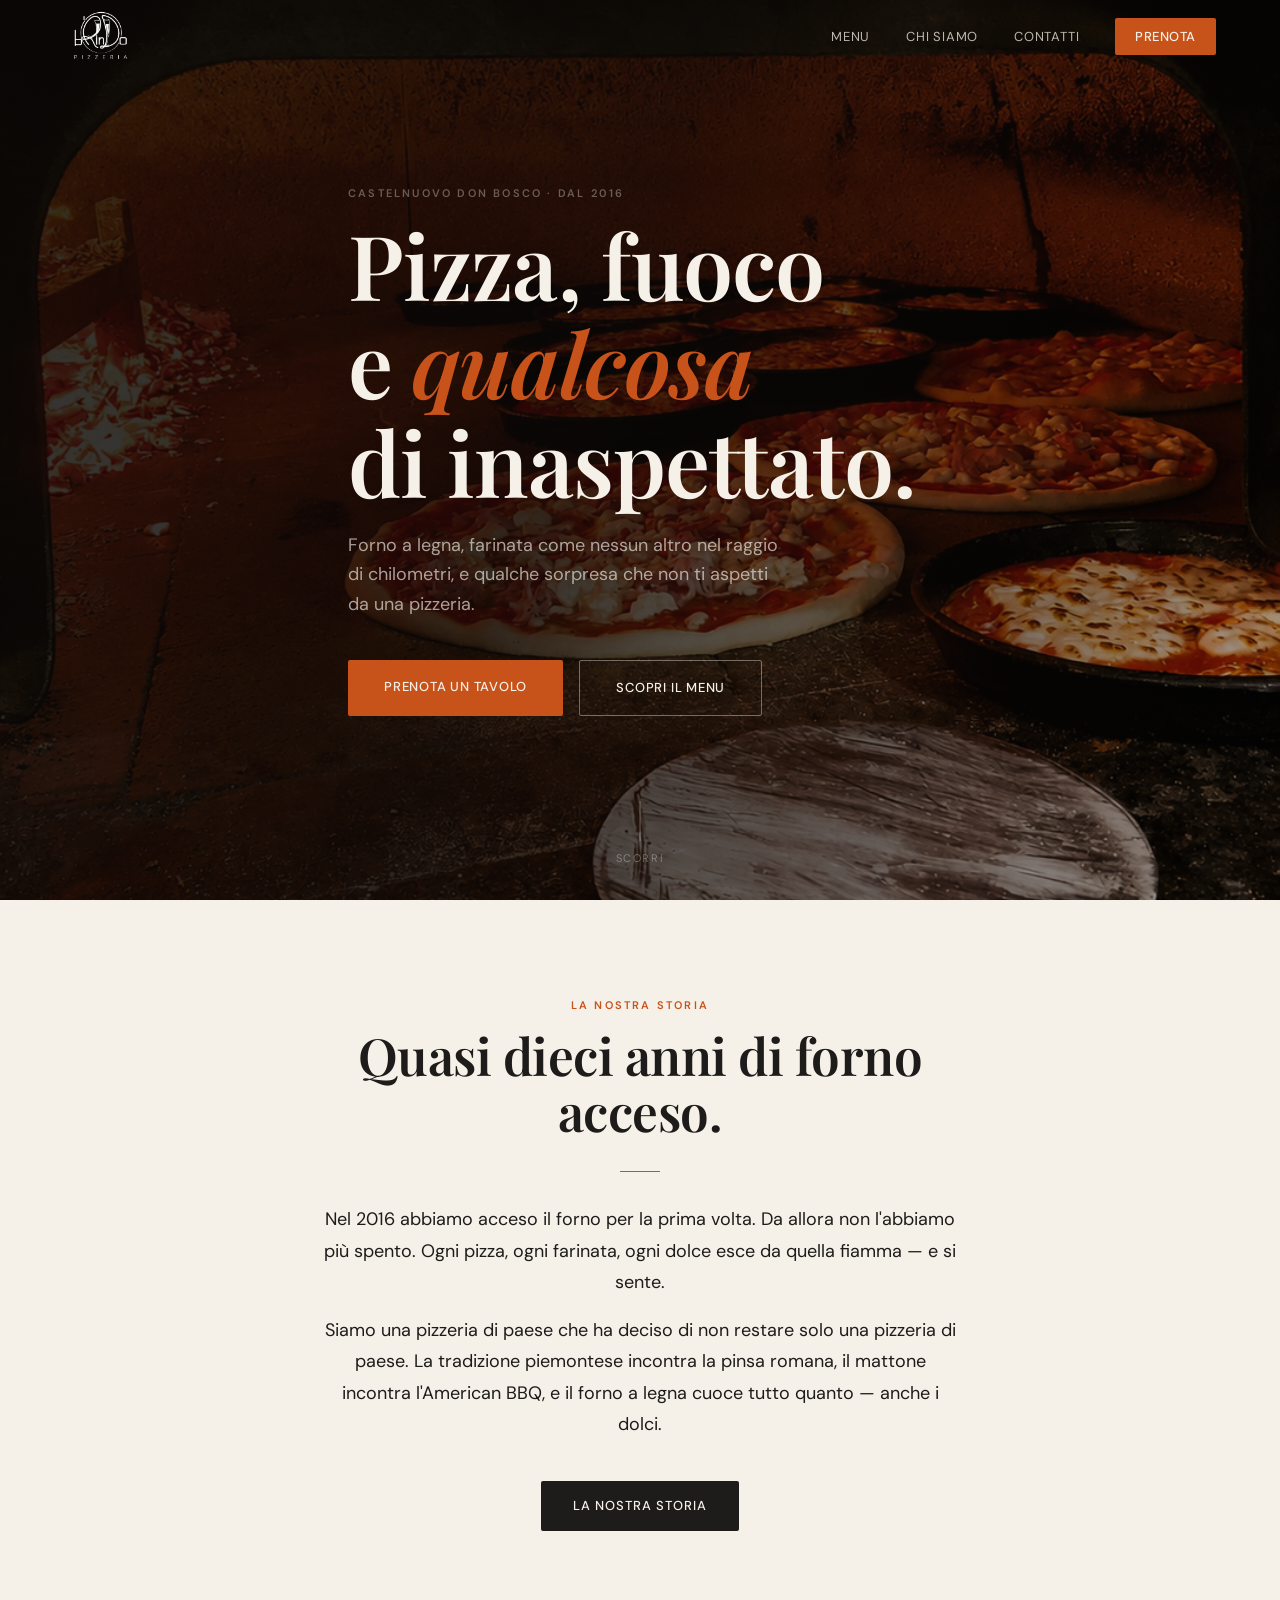
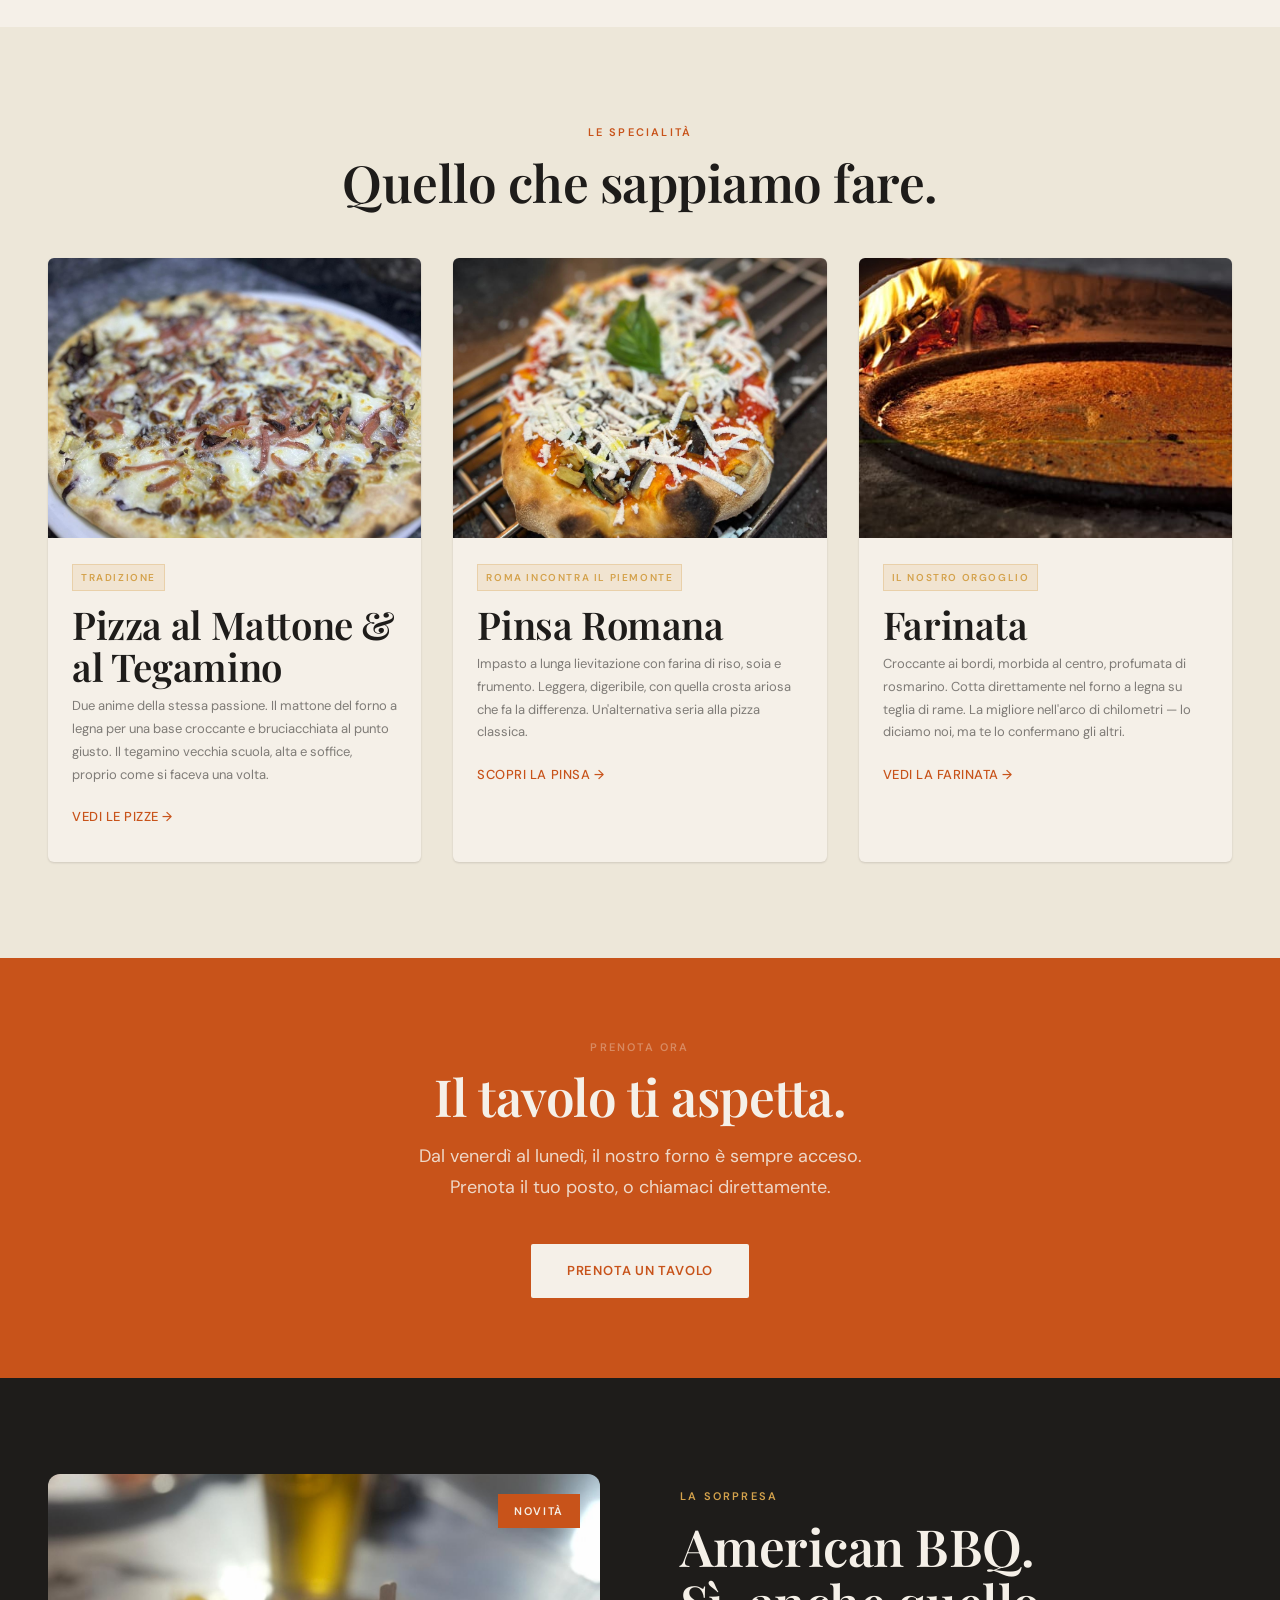
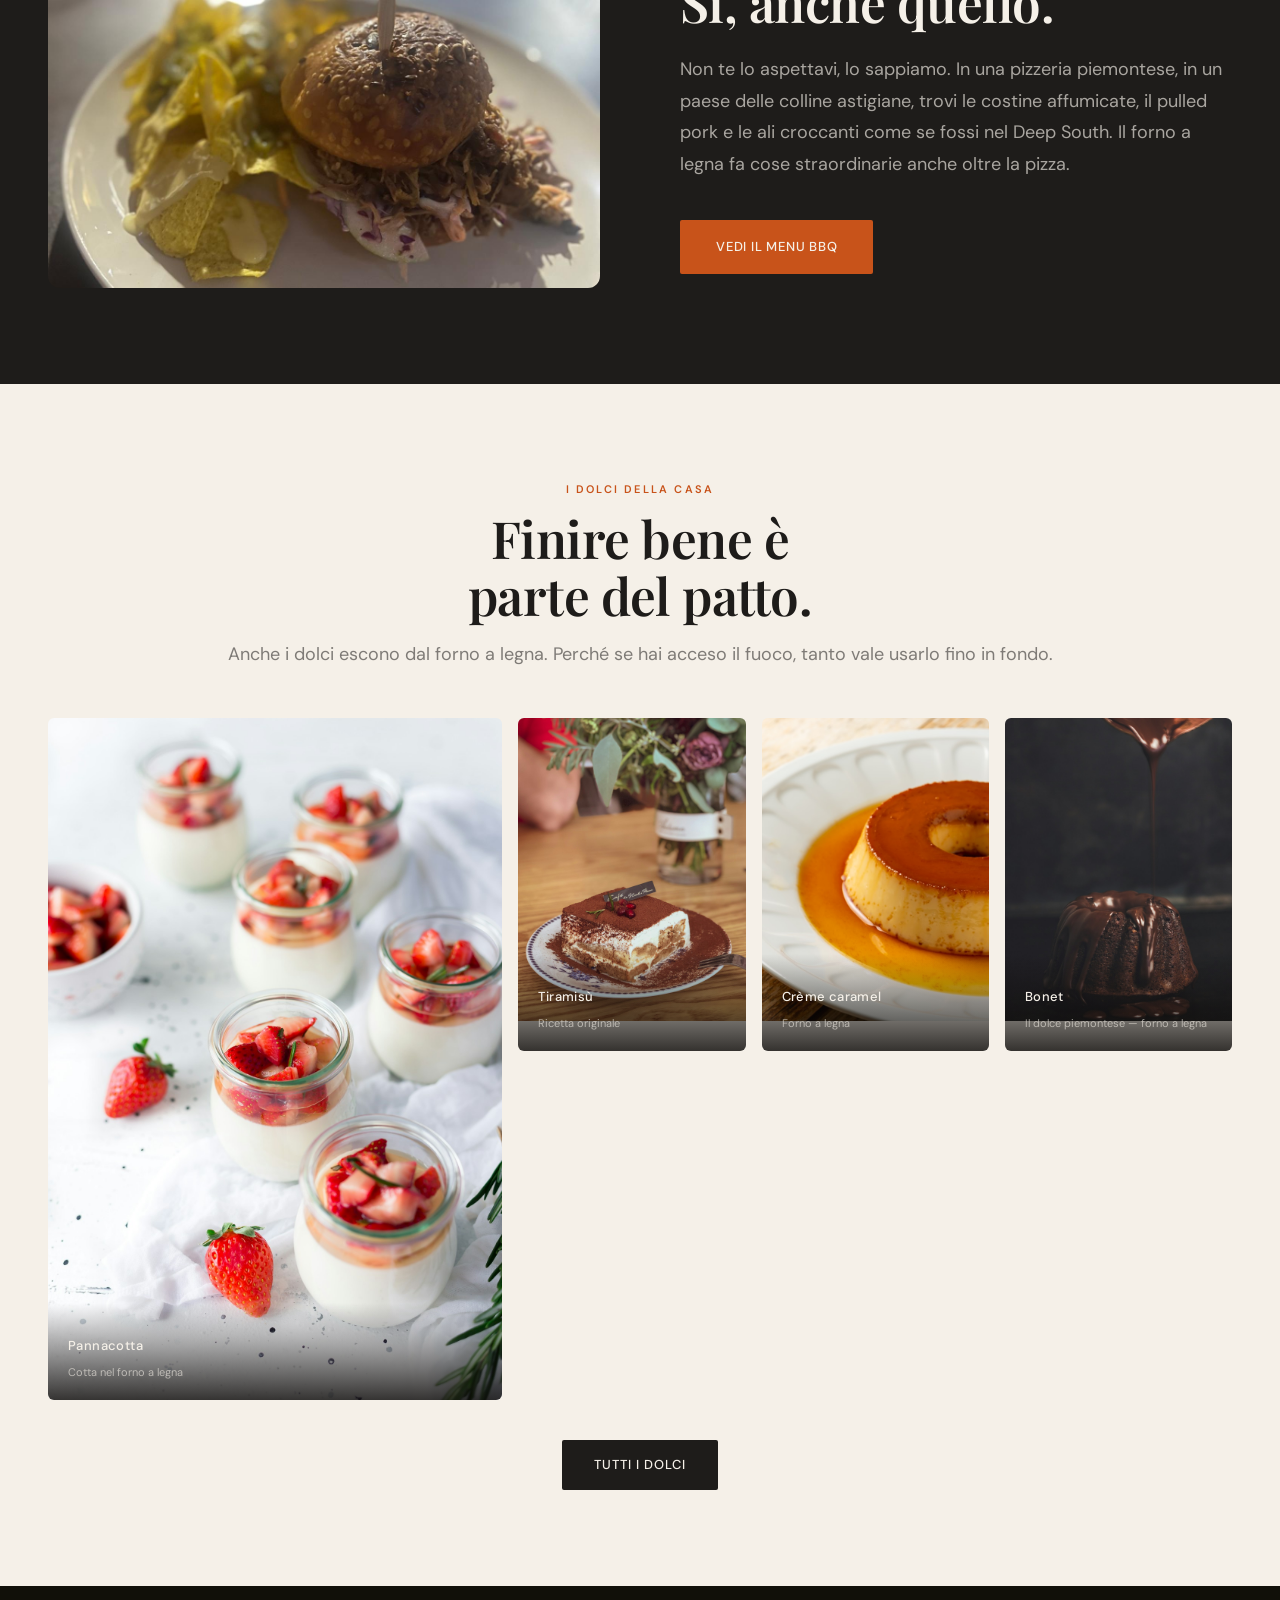
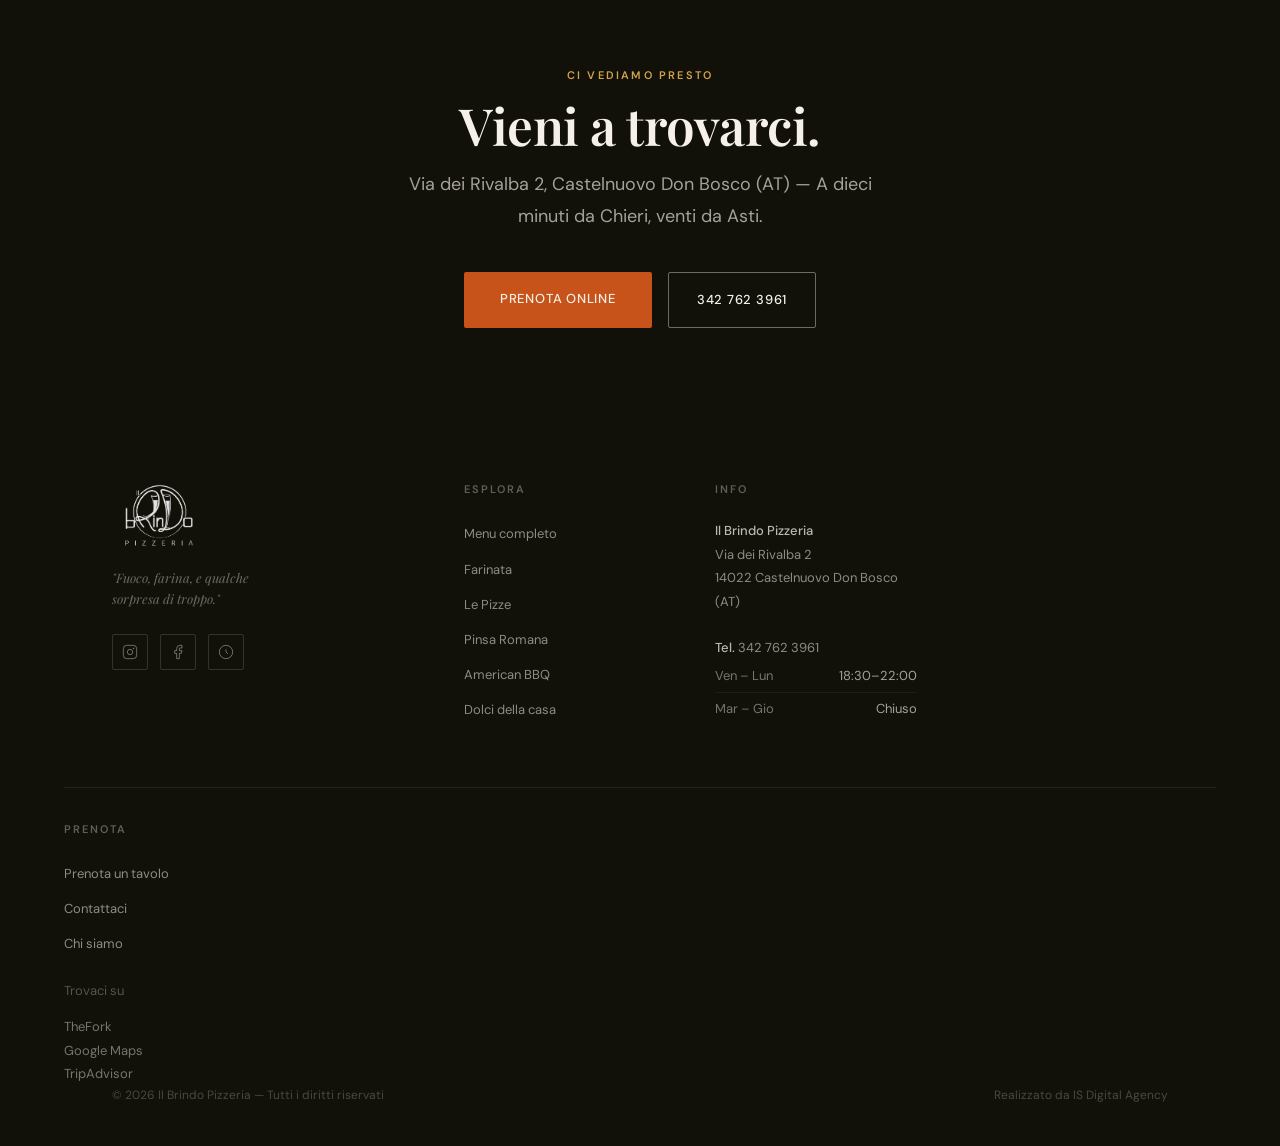
==== index.html @ 38959ed0 "Initial commit — Il Brindo Pizzeria website 5-page static site with booking system (Netlify Function" ====
<!DOCTYPE html>
<html lang="it">
<head>
  <meta charset="UTF-8" />
  <meta name="viewport" content="width=device-width, initial-scale=1.0" />
  <title>Il Brindo Pizzeria — Castelnuovo Don Bosco</title>
  <meta name="description" content="La migliore farinata e la pizza al forno a legna a Castelnuovo Don Bosco. Pizza al Mattone, Tegamino, Pinsa Romana, American BBQ e Dolci della casa." />
  <link rel="preconnect" href="https://fonts.googleapis.com" />
  <link rel="preconnect" href="https://fonts.gstatic.com" crossorigin />
  <link href="https://fonts.googleapis.com/css2?family=Playfair+Display:ital,wght@0,400;0,600;1,400&family=DM+Sans:wght@400;500;600&display=swap" rel="stylesheet" />
  <link rel="stylesheet" href="styles.css" />
  <link rel="icon" href="assets/brindo_logo.png" type="image/png" />
</head>
<body>

  <!-- ====================================================
       NAVBAR
  ==================================================== -->
  <nav id="main-nav">
    <a href="index.html" class="nav-logo"><img src="assets/brindo_logo.png" alt="Il Brindo Pizzeria" /></a>
    <ul class="nav-links" id="nav-links">
      <li><a href="menu.html">Menu</a></li>
      <li><a href="chi-siamo.html">Chi Siamo</a></li>
      <li><a href="contatti.html">Contatti</a></li>
      <li><a href="prenota.html" class="nav-cta">Prenota</a></li>
    </ul>
    <button class="nav-hamburger" id="nav-hamburger" aria-label="Apri menu" aria-expanded="false">
      <span></span><span></span><span></span>
    </button>
  </nav>
  <div class="nav-backdrop" id="nav-backdrop"></div>

  <!-- ====================================================
       HERO
  ==================================================== -->
  <section class="hero">
    <div class="hero-bg"></div>
    <div class="container hero-content">
      <span class="eyebrow eyebrow--faint">Castelnuovo Don Bosco · Dal 2016</span>
      <h1 class="hero-headline">Pizza, fuoco<br>e <em>qualcosa</em><br>di inaspettato.</h1>
      <p class="hero-sub">Forno a legna, farinata come nessun altro nel raggio di chilometri, e qualche sorpresa che non ti aspetti da una pizzeria.</p>
      <div class="hero-actions">
        <a href="prenota.html" class="btn-primary">Prenota un tavolo</a>
        <a href="menu.html" class="btn-secondary">Scopri il menu</a>
      </div>
    </div>
    <div class="hero-scroll">
      <div class="hero-scroll-line"></div>
      <span>Scorri</span>
    </div>
  </section>

  <!-- ====================================================
       INTRO STRIP
  ==================================================== -->
  <section class="intro-strip">
    <div class="container">
      <div class="intro-inner">
        <span class="eyebrow">La nostra storia</span>
        <h2>Quasi dieci anni di forno acceso.</h2>
        <div class="intro-divider"></div>
        <p>Nel 2016 abbiamo acceso il forno per la prima volta. Da allora non l'abbiamo più spento. Ogni pizza, ogni farinata, ogni dolce esce da quella fiamma — e si sente.</p>
        <p>Siamo una pizzeria di paese che ha deciso di non restare solo una pizzeria di paese. La tradizione piemontese incontra la pinsa romana, il mattone incontra l'American BBQ, e il forno a legna cuoce tutto quanto — anche i dolci.</p>
        <div class="intro-footer">
          <a href="chi-siamo.html" class="btn-dark">La nostra storia</a>
        </div>
      </div>
    </div>
  </section>

  <!-- ====================================================
       SIGNATURE OFFERINGS
  ==================================================== -->
  <section class="offerings">
    <div class="container">
      <div class="offerings-header">
        <span class="eyebrow">Le specialità</span>
        <h2>Quello che sappiamo fare.</h2>
      </div>
      <div class="offerings-grid">

        <article class="offering-card reveal">
          <div class="offering-card-img">
            <img src="assets/pizza-mattone.jpg" alt="Pizza al Mattone cotta nel forno a legna" loading="lazy" />
          </div>
          <div class="offering-card-body">
            <span class="tag">Tradizione</span>
            <h3 class="offering-card-title">Pizza al Mattone & al Tegamino</h3>
            <p class="offering-card-desc">Due anime della stessa passione. Il mattone del forno a legna per una base croccante e bruciacchiata al punto giusto. Il tegamino vecchia scuola, alta e soffice, proprio come si faceva una volta.</p>
            <a href="menu.html#pizza" class="offering-card-link">Vedi le pizze →</a>
          </div>
        </article>

        <article class="offering-card reveal reveal-delay-2">
          <div class="offering-card-img">
            <img src="assets/pinsa-romana.jpg" alt="Pinsa Romana con impasto leggero e digeribile" loading="lazy" />
          </div>
          <div class="offering-card-body">
            <span class="tag">Roma incontra il Piemonte</span>
            <h3 class="offering-card-title">Pinsa Romana</h3>
            <p class="offering-card-desc">Impasto a lunga lievitazione con farina di riso, soia e frumento. Leggera, digeribile, con quella crosta ariosa che fa la differenza. Un'alternativa seria alla pizza classica.</p>
            <a href="menu.html#pinsa" class="offering-card-link">Scopri la pinsa →</a>
          </div>
        </article>

        <article class="offering-card reveal reveal-delay-3">
          <div class="offering-card-img">
            <img src="assets/farinata.jpg" alt="Farinata di ceci cotta nel forno a legna" loading="lazy" />
          </div>
          <div class="offering-card-body">
            <span class="tag">Il nostro orgoglio</span>
            <h3 class="offering-card-title">Farinata</h3>
            <p class="offering-card-desc">Croccante ai bordi, morbida al centro, profumata di rosmarino. Cotta direttamente nel forno a legna su teglia di rame. La migliore nell'arco di chilometri — lo diciamo noi, ma te lo confermano gli altri.</p>
            <a href="menu.html#farinata" class="offering-card-link">Vedi la farinata →</a>
          </div>
        </article>

      </div>
    </div>
  </section>

  <!-- ====================================================
       RESERVATION CTA (mid-page)
  ==================================================== -->
  <section class="reservation-cta">
    <div class="container">
      <span class="eyebrow eyebrow--faint">Prenota ora</span>
      <h2>Il tavolo ti aspetta.</h2>
      <p>Dal venerdì al lunedì, il nostro forno è sempre acceso. Prenota il tuo posto, o chiamaci direttamente.</p>
      <div class="reservation-actions">
        <a href="prenota.html" class="btn-bone">Prenota un tavolo</a>
      </div>
    </div>
  </section>

  <!-- ====================================================
       BBQ CALLOUT
  ==================================================== -->
  <section class="bbq-callout">
    <div class="container">
      <div class="bbq-inner">
        <div class="bbq-img-wrap reveal">
          <img src="assets/bbq-americano.jpg" alt="American BBQ — costine e pulled pork affumicati" loading="lazy" />
          <span class="bbq-img-badge">Novità</span>
        </div>
        <div class="bbq-text reveal reveal-delay-2">
          <span class="eyebrow eyebrow--gold">La sorpresa</span>
          <h2>American BBQ.<br>Sì, anche quello.</h2>
          <p>Non te lo aspettavi, lo sappiamo. In una pizzeria piemontese, in un paese delle colline astigiane, trovi le costine affumicate, il pulled pork e le ali croccanti come se fossi nel Deep South. Il forno a legna fa cose straordinarie anche oltre la pizza.</p>
          <a href="menu.html#bbq" class="btn-primary">Vedi il menu BBQ</a>
        </div>
      </div>
    </div>
  </section>

  <!-- ====================================================
       DOLCI
  ==================================================== -->
  <section class="dolci">
    <div class="container">
      <div class="dolci-header reveal">
        <span class="eyebrow">I dolci della casa</span>
        <h2>Finire bene è<br>parte del patto.</h2>
        <p>Anche i dolci escono dal forno a legna. Perché se hai acceso il fuoco, tanto vale usarlo fino in fondo.</p>
      </div>
      <div class="dolci-grid">
        <div class="dolci-item reveal">
          <div class="dolci-item-inner">
            <img src="assets/dolci-pannacotta.jpg" alt="Panna cotta cotta nel forno a legna" loading="lazy" />
          </div>
          <div class="dolci-item-label">
            <span>Pannacotta</span>
            <small>Cotta nel forno a legna</small>
          </div>
        </div>
        <div class="dolci-item reveal reveal-delay-1">
          <div class="dolci-item-inner">
            <img src="assets/dolci-tiramisu.jpg" alt="Tiramisù artigianale" loading="lazy" />
          </div>
          <div class="dolci-item-label">
            <span>Tiramisù</span>
            <small>Ricetta originale</small>
          </div>
        </div>
        <div class="dolci-item reveal reveal-delay-2">
          <div class="dolci-item-inner">
            <img src="assets/dolci-creme-caramel.jpg" alt="Crème caramel cotto nel forno a legna" loading="lazy" />
          </div>
          <div class="dolci-item-label">
            <span>Crème caramel</span>
            <small>Forno a legna</small>
          </div>
        </div>
        <div class="dolci-item reveal reveal-delay-3">
          <div class="dolci-item-inner">
            <img src="assets/dolci-bonet.jpg" alt="Bonet piemontese cotto nel forno a legna" loading="lazy" />
          </div>
          <div class="dolci-item-label">
            <span>Bonet</span>
            <small>Il dolce piemontese — forno a legna</small>
          </div>
        </div>
      </div>
      <div class="dolci-footer">
        <a href="menu.html#dolci" class="btn-dark">Tutti i dolci</a>
      </div>
    </div>
  </section>

  <!-- ====================================================
       RESERVATION CTA (bottom)
  ==================================================== -->
  <section class="reservation-cta reservation-cta--dark">
    <div class="container">
      <span class="eyebrow eyebrow--gold">Ci vediamo presto</span>
      <h2>Vieni a trovarci.</h2>
      <p>Via dei Rivalba 2, Castelnuovo Don Bosco (AT) — A dieci minuti da Chieri, venti da Asti.</p>
      <div class="reservation-actions">
        <a href="prenota.html" class="btn-primary">Prenota online</a>
        <a href="tel:+393427623961" class="btn-ghost-bone">342 762 3961</a>
      </div>
    </div>
  </section>

  <!-- ====================================================
       FOOTER
  ==================================================== -->
  <footer>
    <div class="footer-grid container">

      <div class="footer-brand">
        <div class="footer-logo"><img src="assets/brindo_logo.png" alt="Il Brindo Pizzeria" /></div>
        <p class="footer-tagline">"Fuoco, farina, e qualche<br>sorpresa di troppo."</p>
        <div class="footer-social">
          <a href="https://www.instagram.com/ilbrindo/" class="social-link" aria-label="Instagram" target="_blank" rel="noopener">
            <svg width="16" height="16" viewBox="0 0 24 24" fill="none" stroke="currentColor" stroke-width="1.5"><rect x="2" y="2" width="20" height="20" rx="5"/><circle cx="12" cy="12" r="4"/><circle cx="17.5" cy="6.5" r="0.5" fill="currentColor"/></svg>
          </a>
          <a href="https://www.facebook.com/ilbrindopizzeria/" class="social-link" aria-label="Facebook" target="_blank" rel="noopener">
            <svg width="16" height="16" viewBox="0 0 24 24" fill="none" stroke="currentColor" stroke-width="1.5"><path d="M18 2h-3a5 5 0 0 0-5 5v3H7v4h3v8h4v-8h3l1-4h-4V7a1 1 0 0 1 1-1h3z"/></svg>
          </a>
          <a href="https://www.tripadvisor.com/Restaurant_Review-g2531169-d10486386-Reviews-Il_Brindo_Pizzeria-Castelnuovo_Don_Bosco_Province_of_Asti_Piedmont.html" class="social-link" aria-label="TripAdvisor" target="_blank" rel="noopener">
            <svg width="16" height="16" viewBox="0 0 24 24" fill="none" stroke="currentColor" stroke-width="1.5"><circle cx="12" cy="12" r="10"/><path d="M12 8v4l3 3"/></svg>
          </a>
        </div>
      </div>

      <div>
        <p class="footer-col-title">Esplora</p>
        <ul class="footer-links">
          <li><a href="menu.html">Menu completo</a></li>
          <li><a href="menu.html#farinata">Farinata</a></li>
          <li><a href="menu.html#pizze">Le Pizze</a></li>
          <li><a href="menu.html#pinsa">Pinsa Romana</a></li>
          <li><a href="menu.html#bbq">American BBQ</a></li>
          <li><a href="menu.html#dolci">Dolci della casa</a></li>
        </ul>
      </div>

      <div>
        <p class="footer-col-title">Info</p>
        <div class="footer-info">
          <p>
            <strong>Il Brindo Pizzeria</strong><br>
            Via dei Rivalba 2<br>
            14022 Castelnuovo Don Bosco (AT)<br><br>
            <strong>Tel.</strong> <a href="tel:+393427623961">342 762 3961</a>
          </p>
            <div class="footer-hours-row">
              <span>Ven – Lun</span><span>18:30–22:00</span>
            </div>
            <div class="footer-hours-row">
              <span>Mar – Gio</span><span>Chiuso</span>
            </div>
          </div>
        </div>
      </div>

      <div>
        <p class="footer-col-title">Prenota</p>
        <ul class="footer-links">
          <li><a href="prenota.html">Prenota un tavolo</a></li>
          <li><a href="contatti.html">Contattaci</a></li>
          <li><a href="chi-siamo.html">Chi siamo</a></li>
        </ul>
        <div class="footer-platforms">
          <p class="footer-platforms-label">Trovaci su</p>
          <a href="#">TheFork</a>
          <a href="https://maps.google.com/?q=Via+dei+Rivalba+2,+Castelnuovo+Don+Bosco+AT" target="_blank" rel="noopener">Google Maps</a>
          <a href="https://www.tripadvisor.com/Restaurant_Review-g2531169-d10486386-Reviews-Il_Brindo_Pizzeria-Castelnuovo_Don_Bosco_Province_of_Asti_Piedmont.html" target="_blank" rel="noopener">TripAdvisor</a>
        </div>
      </div>

    </div>

    <div class="footer-bottom container">
      <span>© 2026 Il Brindo Pizzeria — Tutti i diritti riservati</span>
      <span>Realizzato da IS Digital Agency</span>
    </div>
  </footer>

  <script>
    // Navbar scroll
    const nav       = document.getElementById('main-nav');
    const hamburger = document.getElementById('nav-hamburger');
    const navLinks  = document.getElementById('nav-links');
    const backdrop  = document.getElementById('nav-backdrop');

    window.addEventListener('scroll', () =>
      nav.classList.toggle('nav--scrolled', window.scrollY > 60)
    );

    function openMenu() {
      hamburger.classList.add('open');
      navLinks.classList.add('open');
      backdrop.classList.add('visible');
      hamburger.setAttribute('aria-expanded', 'true');
      document.body.style.overflow = 'hidden';
    }
    function closeMenu() {
      hamburger.classList.remove('open');
      navLinks.classList.remove('open');
      backdrop.classList.remove('visible');
      hamburger.setAttribute('aria-expanded', 'false');
      document.body.style.overflow = '';
    }

    hamburger.addEventListener('click', () =>
      hamburger.classList.contains('open') ? closeMenu() : openMenu()
    );
    backdrop.addEventListener('click', closeMenu);
    document.addEventListener('keydown', e => { if (e.key === 'Escape') closeMenu(); });

    // Scroll reveal
    const revealEls = document.querySelectorAll('.reveal');
    const observer  = new IntersectionObserver(entries => {
      entries.forEach(e => { if (e.isIntersecting) { e.target.classList.add('visible'); observer.unobserve(e.target); } });
    }, { threshold: 0, rootMargin: '0px 0px 120px 0px' });
    revealEls.forEach(el => observer.observe(el));
  </script>

</body>
</html>
---- styles.css ----
/* ============================================================
   IL BRINDO PIZZERIA — Design System
   styles.css
   
   Table of contents:
   1. Custom properties (design tokens)
   2. Base reset
   3. Typography base
   4. Utility classes
   5. Navbar component
   6. Footer component
   ============================================================ */


/* ============================================================
   1. CUSTOM PROPERTIES
   ============================================================ */

:root {

  /* ----------------------------------------------------------
     Colors — palette
     Pulled from the wood-fired oven: ash, flame, scorched crust
  ---------------------------------------------------------- */
  --color-bone:          #F5F0E8;   /* Background — Bone White      */
  --color-stone:         #EDE7D9;   /* Surface / cards — Warm Stone  */
  --color-bone-dark:     #E8E1D4;   /* Darker bone for hover states  */
  --color-charcoal:      #1E1C1A;   /* Primary text — Charcoal Ink   */
  --color-charcoal-mid:  #3C3835;   /* Mid charcoal for hover states */
  --color-charcoal-light:#2E2B28;   /* Light charcoal                */
  --color-charcoal-deep: #111009;   /* Footer / deepest bg           */
  --color-ember:         #C8531A;   /* Accent / CTA — Ember Orange   */
  --color-ember-light:   #E8632A;   /* Ember hover                   */
  --color-ember-dark:    #A8431A;   /* Ember pressed                 */
  --color-gold:          #D4A24C;   /* Secondary accent — Forno Gold */

  /* ----------------------------------------------------------
     Colors — semantic aliases
     Use these in components instead of raw palette values
  ---------------------------------------------------------- */
  --color-bg-primary:    var(--color-bone);
  --color-bg-secondary:  var(--color-stone);
  --color-bg-dark:       var(--color-charcoal);
  --color-bg-deeper:     var(--color-charcoal-deep);

  --color-text-primary:  var(--color-charcoal);
  --color-text-light:    var(--color-bone);
  --color-text-muted:    rgba(30, 28, 26, 0.55);
  --color-text-muted-light: rgba(245, 240, 232, 0.65);
  --color-text-faint:    rgba(245, 240, 232, 0.35);

  --color-accent:        var(--color-ember);
  --color-accent-hover:  var(--color-ember-light);
  --color-secondary:     var(--color-gold);

  --color-border-light:  rgba(30, 28, 26, 0.12);
  --color-border-dark:   rgba(245, 240, 232, 0.10);
  --color-border-faint:  rgba(245, 240, 232, 0.08);

  /* ----------------------------------------------------------
     Typography — families
  ---------------------------------------------------------- */
  --font-display: 'Playfair Display', Georgia, 'Times New Roman', serif;
  --font-body:    'DM Sans', system-ui, -apple-system, sans-serif;

  /* ----------------------------------------------------------
     Typography — size scale
     Base unit: 16px. Scale ratio ~1.25 (Major Third)
  ---------------------------------------------------------- */
  --font-size-xs:   11px;   /* Labels, eyebrows, legal           */
  --font-size-sm:   13px;   /* Captions, secondary UI            */
  --font-size-base: 16px;   /* Body copy                         */
  --font-size-lg:   18px;   /* Large body / intro text           */
  --font-size-xl:   22px;   /* Small headings, nav logo          */
  --font-size-2xl:  28px;   /* Subheadings                       */
  --font-size-3xl:  36px;   /* Section headings (min)            */
  --font-size-4xl:  54px;   /* Display headings (max clamped)    */

  /* ----------------------------------------------------------
     Spacing scale
     Base unit: 4px. All values are multiples of 4.
  ---------------------------------------------------------- */
  --space-1:   4px;
  --space-2:   8px;
  --space-3:   12px;
  --space-4:   16px;
  --space-5:   20px;
  --space-6:   24px;
  --space-7:   28px;
  --space-8:   32px;
  --space-10:  40px;
  --space-12:  48px;
  --space-14:  56px;
  --space-16:  64px;
  --space-20:  80px;
  --space-24:  96px;
  --space-32: 128px;

  /* ----------------------------------------------------------
     Border radius
  ---------------------------------------------------------- */
  --radius-none:   0px;
  --radius-sm:     2px;   /* Buttons, tags, pills         */
  --radius-md:     4px;   /* Cards, inputs (tight)        */
  --radius-lg:     6px;   /* Cards (default)              */
  --radius-xl:    12px;   /* Large cards, modals          */
  --radius-full:  999px;  /* Pills, avatars               */

  /* ----------------------------------------------------------
     Box shadows
     Kept subtle — the palette does the heavy lifting
  ---------------------------------------------------------- */
  --shadow-none:  none;
  --shadow-sm:    0 1px 3px rgba(20, 17, 14, 0.08),
                  0 1px 2px rgba(20, 17, 14, 0.06);
  --shadow-md:    0 4px 12px rgba(20, 17, 14, 0.10),
                  0 2px 4px  rgba(20, 17, 14, 0.06);
  --shadow-lg:    0 12px 32px rgba(20, 17, 14, 0.14),
                  0 4px  8px  rgba(20, 17, 14, 0.08);
  --shadow-overlay: 0 20px 60px rgba(10, 8, 6, 0.45);

  /* ----------------------------------------------------------
     Transitions
  ---------------------------------------------------------- */
  --ease-default:  0.2s ease;
  --ease-medium:   0.35s ease;
  --ease-slow:     0.5s ease;
  --ease-reveal:   0.7s ease;
  --ease-spring:   0.35s cubic-bezier(0.4, 0, 0.2, 1);
  --ease-in-out:   0.3s cubic-bezier(0.4, 0, 0.2, 1);

}


/* ============================================================
   2. BASE RESET
   ============================================================ */

*,
*::before,
*::after {
  box-sizing: border-box;
  margin: 0;
  padding: 0;
}

html {
  font-size: 16px;
  scroll-behavior: smooth;
  -webkit-text-size-adjust: 100%;
  text-size-adjust: 100%;
}

body {
  font-family: var(--font-body);
  font-size: var(--font-size-base);
  font-weight: 400;
  line-height: 1.7;
  color: var(--color-text-primary);
  background-color: var(--color-bg-primary);
  overflow-x: hidden;
  -webkit-font-smoothing: antialiased;
  -moz-osx-font-smoothing: grayscale;
}

img,
video,
svg {
  display: block;
  max-width: 100%;
}

img { height: auto; }

input,
button,
textarea,
select {
  font: inherit;
}

button {
  cursor: pointer;
  background: none;
  border: none;
}

ul, ol { list-style: none; }

a { color: inherit; }

[hidden] { display: none !important; }


/* ============================================================
   3. TYPOGRAPHY BASE
   ============================================================ */

h1, h2, h3, h4, h5, h6 {
  font-family: var(--font-display);
  font-weight: 600;
  line-height: 1.1;
  letter-spacing: -0.01em;
  color: var(--color-text-primary);
}

h1 {
  font-size: clamp(var(--font-size-4xl), 7vw, 96px);
}

h2 {
  font-size: clamp(var(--font-size-3xl), 4vw, var(--font-size-4xl));
}

h3 {
  font-size: clamp(var(--font-size-2xl), 3vw, 42px);
}

h4 {
  font-size: var(--font-size-2xl);
  font-weight: 500;
}

h5 {
  font-size: var(--font-size-xl);
  font-weight: 500;
  letter-spacing: 0;
}

h6 {
  font-size: var(--font-size-lg);
  font-weight: 500;
  letter-spacing: 0;
}

p {
  font-family: var(--font-body);
  font-size: var(--font-size-base);
  font-weight: 400;
  line-height: 1.75;
  color: var(--color-text-primary);
}

p + p { margin-top: var(--space-4); }

a {
  text-decoration: none;
  transition: color var(--ease-default);
}

a:hover { color: var(--color-accent); }

strong { font-weight: 600; }

em {
  font-style: italic;
  color: var(--color-secondary);
}

blockquote {
  font-family: var(--font-display);
  font-size: clamp(var(--font-size-2xl), 2.5vw, 34px);
  font-style: italic;
  font-weight: 400;
  line-height: 1.4;
  color: var(--color-text-primary);
}

blockquote span { color: var(--color-accent); }

small {
  font-size: var(--font-size-sm);
  color: var(--color-text-muted);
}

/* Eyebrow label — used above section headings */
.eyebrow {
  display: block;
  font-family: var(--font-body);
  font-size: var(--font-size-xs);
  font-weight: 600;
  letter-spacing: 0.2em;
  text-transform: uppercase;
  color: var(--color-accent);
  margin-bottom: var(--space-3);
}

/* Eyebrow on dark backgrounds */
.eyebrow--gold {
  color: var(--color-secondary);
}

.eyebrow--faint {
  color: var(--color-text-faint);
}


/* ============================================================
   4. UTILITY CLASSES
   ============================================================ */

/* ----------------------------------------------------------
   Container
   Centered, max-width constrained, horizontal padding
---------------------------------------------------------- */
.container {
  width: 100%;
  max-width: 1280px;
  margin-inline: auto;
  padding-inline: var(--space-12);
}

@media (max-width: 768px) {
  .container { padding-inline: var(--space-6); }
}

@media (max-width: 375px) {
  .container { padding-inline: var(--space-4); }
}

/* ----------------------------------------------------------
   Buttons
---------------------------------------------------------- */
.btn-primary {
  display: inline-block;
  background: var(--color-accent);
  color: var(--color-bone);
  padding: var(--space-4) var(--space-9, 36px);
  font-family: var(--font-body);
  font-size: var(--font-size-sm);
  font-weight: 500;
  letter-spacing: 0.06em;
  text-transform: uppercase;
  text-decoration: none;
  border: none;
  border-radius: var(--radius-sm);
  cursor: pointer;
  transition: background var(--ease-default), transform var(--ease-default);
  white-space: nowrap;
}

.btn-primary:hover {
  background: var(--color-accent-hover);
  color: var(--color-bone);
  transform: translateY(-1px);
}

.btn-primary:active {
  transform: translateY(0);
  background: var(--color-ember-dark);
}

.btn-secondary {
  display: inline-block;
  background: transparent;
  color: var(--color-text-light);
  padding: var(--space-4) var(--space-9, 36px);
  font-family: var(--font-body);
  font-size: var(--font-size-sm);
  font-weight: 500;
  letter-spacing: 0.06em;
  text-transform: uppercase;
  text-decoration: none;
  border: 1px solid rgba(245, 240, 232, 0.4);
  border-radius: var(--radius-sm);
  cursor: pointer;
  transition: border-color var(--ease-default), background var(--ease-default);
  white-space: nowrap;
}

.btn-secondary:hover {
  border-color: var(--color-text-light);
  background: rgba(245, 240, 232, 0.08);
  color: var(--color-text-light);
}

/* Dark bg variant — bone fill, ember text */
.btn-bone {
  display: inline-block;
  background: var(--color-bone);
  color: var(--color-accent);
  padding: var(--space-4) var(--space-9, 36px);
  font-family: var(--font-body);
  font-size: var(--font-size-sm);
  font-weight: 600;
  letter-spacing: 0.06em;
  text-transform: uppercase;
  text-decoration: none;
  border-radius: var(--radius-sm);
  cursor: pointer;
  transition: background var(--ease-default);
  white-space: nowrap;
}

.btn-bone:hover { background: var(--color-bone-dark); color: var(--color-accent); }

/* Dark fill variant */
.btn-dark {
  display: inline-block;
  background: var(--color-charcoal);
  color: var(--color-bone);
  padding: 14px var(--space-8);
  font-family: var(--font-body);
  font-size: var(--font-size-sm);
  font-weight: 500;
  letter-spacing: 0.08em;
  text-transform: uppercase;
  text-decoration: none;
  border-radius: var(--radius-sm);
  cursor: pointer;
  transition: background var(--ease-default);
  white-space: nowrap;
}

.btn-dark:hover { background: var(--color-charcoal-mid); color: var(--color-bone); }

/* Ghost on dark background */
.btn-ghost-bone {
  display: inline-block;
  background: transparent;
  color: var(--color-bone);
  padding: var(--space-4) 28px;
  font-family: var(--font-body);
  font-size: var(--font-size-sm);
  font-weight: 500;
  letter-spacing: 0.06em;
  text-transform: uppercase;
  text-decoration: none;
  border: 1px solid rgba(245, 240, 232, 0.4);
  border-radius: var(--radius-sm);
  cursor: pointer;
  transition: border-color var(--ease-default);
  white-space: nowrap;
}

.btn-ghost-bone:hover { border-color: var(--color-bone); color: var(--color-bone); }

/* Full-width button modifier */
.btn--full { width: 100%; text-align: center; }

/* ----------------------------------------------------------
   Section padding
---------------------------------------------------------- */
.section-padding {
  padding-block: var(--space-24);
  padding-inline: var(--space-12);
}

@media (max-width: 768px) {
  .section-padding {
    padding-block: var(--space-16);
    padding-inline: var(--space-6);
  }
}

@media (max-width: 375px) {
  .section-padding {
    padding-block: var(--space-12);
    padding-inline: var(--space-4);
  }
}

/* ----------------------------------------------------------
   Text utilities
---------------------------------------------------------- */
.text-accent  { color: var(--color-accent); }
.text-gold    { color: var(--color-secondary); }
.text-muted   { color: var(--color-text-muted); }
.text-light   { color: var(--color-text-light); }
.text-muted-light { color: var(--color-text-muted-light); }
.text-faint   { color: var(--color-text-faint); }

.text-display { font-family: var(--font-display); }
.text-italic  { font-style: italic; }

.text-xs   { font-size: var(--font-size-xs); }
.text-sm   { font-size: var(--font-size-sm); }
.text-base { font-size: var(--font-size-base); }
.text-lg   { font-size: var(--font-size-lg); }
.text-xl   { font-size: var(--font-size-xl); }
.text-2xl  { font-size: var(--font-size-2xl); }
.text-3xl  { font-size: var(--font-size-3xl); }
.text-4xl  { font-size: var(--font-size-4xl); }

.text-center { text-align: center; }
.text-upper  { text-transform: uppercase; letter-spacing: 0.1em; }

/* ----------------------------------------------------------
   Scroll reveal animation
   Add .reveal to elements; JS adds .visible on intersection
---------------------------------------------------------- */
.reveal {
  opacity: 0;
  transform: translateY(24px);
  transition: opacity var(--ease-reveal), transform var(--ease-reveal);
}

.reveal.visible { opacity: 1; transform: none; }

.reveal-delay-1 { transition-delay: 0.1s; }
.reveal-delay-2 { transition-delay: 0.2s; }
.reveal-delay-3 { transition-delay: 0.3s; }
.reveal-delay-4 { transition-delay: 0.4s; }

/* ----------------------------------------------------------
   Tag / pill chip
   Used for category labels on cards
---------------------------------------------------------- */
.tag {
  display: inline-block;
  font-size: 10px;
  font-weight: 600;
  letter-spacing: 0.16em;
  text-transform: uppercase;
  color: var(--color-secondary);
  background: rgba(212, 162, 76, 0.15);
  border: 1px solid rgba(212, 162, 76, 0.3);
  padding: 4px var(--space-2);
  border-radius: var(--radius-none);
}

/* ----------------------------------------------------------
   Visually hidden (accessibility)
---------------------------------------------------------- */
.sr-only {
  position: absolute;
  width: 1px;
  height: 1px;
  padding: 0;
  margin: -1px;
  overflow: hidden;
  clip: rect(0, 0, 0, 0);
  white-space: nowrap;
  border-width: 0;
}


/* ============================================================
   5. NAVBAR COMPONENT
   ============================================================

   HTML structure:
   ---------------
   <nav id="main-nav">
     <a href="/" class="nav-logo">Il <span>Brindo</span></a>
     <ul class="nav-links" id="nav-links">
       <li><a href="/menu">Menu</a></li>
       <li><a href="/chi-siamo">Chi Siamo</a></li>
       <li><a href="/contatti">Contatti</a></li>
       <li><a href="/prenota" class="nav-cta">Prenota</a></li>
     </ul>
     <button class="nav-hamburger" id="nav-hamburger"
             aria-label="Apri menu" aria-expanded="false">
       <span></span><span></span><span></span>
     </button>
   </nav>
   <div class="nav-backdrop" id="nav-backdrop"></div>

   JS (place before </body>):
   --------------------------
   const nav        = document.getElementById('main-nav');
   const hamburger  = document.getElementById('nav-hamburger');
   const navLinks   = document.getElementById('nav-links');
   const backdrop   = document.getElementById('nav-backdrop');

   window.addEventListener('scroll', () =>
     nav.classList.toggle('nav--scrolled', window.scrollY > 60)
   );

   function openMenu() {
     hamburger.classList.add('open');
     navLinks.classList.add('open');
     backdrop.classList.add('visible');
     hamburger.setAttribute('aria-expanded', 'true');
     document.body.style.overflow = 'hidden';
   }

   function closeMenu() {
     hamburger.classList.remove('open');
     navLinks.classList.remove('open');
     backdrop.classList.remove('visible');
     hamburger.setAttribute('aria-expanded', 'false');
     document.body.style.overflow = '';
   }

   hamburger.addEventListener('click', () =>
     hamburger.classList.contains('open') ? closeMenu() : openMenu()
   );
   backdrop.addEventListener('click', closeMenu);
   document.addEventListener('keydown', e => {
     if (e.key === 'Escape') closeMenu();
   });

   ============================================================ */

#main-nav {
  position: fixed;
  top: 0;
  left: 0;
  right: 0;
  z-index: 100;
  display: flex;
  align-items: center;
  justify-content: space-between;
  padding-inline: var(--space-12);
  height: 72px;
  background: transparent;
  transition: background var(--ease-in-out), backdrop-filter var(--ease-in-out);
}

#main-nav.nav--scrolled {
  background: rgba(30, 28, 26, 0.95);
  backdrop-filter: blur(12px);
  -webkit-backdrop-filter: blur(12px);
}

/* Logo */
.nav-logo {
  display: flex;
  align-items: center;
  text-decoration: none;
  flex-shrink: 0;
  z-index: 102;
}

.nav-logo img {
  height: 56px;
  width: auto;
  display: block;
  filter: brightness(0) invert(1);
  transition: filter 0.25s ease, opacity 0.25s ease;
}

.nav-logo:hover img { opacity: 0.85; }

#main-nav.nav--scrolled .nav-logo img {
  filter: brightness(0) invert(1);
}

/* Nav links list */
.nav-links {
  display: flex;
  align-items: center;
  gap: var(--space-9, 36px);
  list-style: none;
}

.nav-links a {
  text-decoration: none;
  color: rgba(245, 240, 232, 0.75);
  font-size: var(--font-size-sm);
  font-weight: 400;
  letter-spacing: 0.06em;
  text-transform: uppercase;
  transition: color var(--ease-default);
}

.nav-links a:hover { color: var(--color-bone); }

/* CTA button inside nav */
.nav-links .nav-cta {
  background: var(--color-accent);
  color: var(--color-bone);
  padding: 10px var(--space-5);
  border-radius: var(--radius-sm);
  font-weight: 500;
  letter-spacing: 0.04em;
  transition: background var(--ease-default);
}

.nav-links .nav-cta:hover {
  background: var(--color-accent-hover);
  color: var(--color-bone);
}

/* Hamburger button (mobile only) */
.nav-hamburger {
  display: none;
  flex-direction: column;
  justify-content: center;
  gap: 5px;
  width: 40px;
  height: 40px;
  background: none;
  border: none;
  cursor: pointer;
  padding: var(--space-1);
  z-index: 102;
}

.nav-hamburger span {
  display: block;
  width: 24px;
  height: 1.5px;
  background: var(--color-bone);
  transition: transform var(--ease-in-out), opacity var(--ease-in-out);
  transform-origin: center;
}

.nav-hamburger.open span:nth-child(1) { transform: translateY(6.5px) rotate(45deg); }
.nav-hamburger.open span:nth-child(2) { opacity: 0; transform: scaleX(0); }
.nav-hamburger.open span:nth-child(3) { transform: translateY(-6.5px) rotate(-45deg); }

/* Backdrop overlay (mobile menu) */
.nav-backdrop {
  display: none;
  position: fixed;
  inset: 0;
  z-index: 99;
  background: rgba(10, 8, 6, 0.6);
  opacity: 0;
  transition: opacity var(--ease-in-out);
}

.nav-backdrop.visible { opacity: 1; }

/* Mobile nav */
@media (max-width: 768px) {
  #main-nav {
    padding-inline: var(--space-6);
    height: 64px;
  }

  .nav-hamburger { display: flex; }

  .nav-backdrop { display: block; }

  .nav-links {
    flex-direction: column;
    align-items: stretch;
    gap: 0;
    position: fixed;
    top: 0;
    right: 0;
    width: min(280px, 80vw);
    height: 100%;
    background: rgba(20, 17, 14, 0.98);
    backdrop-filter: blur(16px);
    -webkit-backdrop-filter: blur(16px);
    padding: 88px var(--space-8) var(--space-12);
    transform: translateX(100%);
    transition: transform var(--ease-spring);
    z-index: 101;
    border-left: 1px solid var(--color-border-dark);
  }

  .nav-links.open { transform: translateX(0); }

  .nav-links li {
    border-bottom: 1px solid rgba(245, 240, 232, 0.07);
  }

  .nav-links li:last-child {
    border-bottom: none;
    margin-top: var(--space-6);
  }

  .nav-links a {
    display: block;
    padding-block: var(--space-4);
    font-size: 15px;
    color: rgba(245, 240, 232, 0.8);
  }

  .nav-links .nav-cta {
    display: block;
    text-align: center;
    padding: 14px 0;
    background: var(--color-accent);
    border-radius: var(--radius-sm);
    color: var(--color-bone);
  }
}

@media (max-width: 375px) {
  #main-nav { padding-inline: var(--space-4); }
}

@media (min-width: 1280px) {
  #main-nav { padding-inline: var(--space-16); }
}


/* ============================================================
   6. FOOTER COMPONENT
   ============================================================

   HTML structure:
   ---------------
   <footer>
     <div class="footer-grid">

       <div class="footer-brand">
         <div class="footer-logo">Il <span>Brindo</span></div>
         <p class="footer-tagline">"Fuoco, farina, e qualche<br>sorpresa di troppo."</p>
         <div class="footer-social">
           <a href="#" class="social-link" aria-label="Instagram"><!-- svg icon --></a>
           <a href="#" class="social-link" aria-label="Facebook"><!-- svg icon --></a>
           <a href="#" class="social-link" aria-label="TripAdvisor"><!-- svg icon --></a>
         </div>
       </div>

       <div>
         <p class="footer-col-title">Esplora</p>
         <ul class="footer-links">
           <li><a href="/menu">Menu</a></li>
           <li><a href="/pizza">Pizza al Mattone</a></li>
           <li><a href="/pinsa">Pinsa Romana</a></li>
           <li><a href="/bbq">BBQ Americano</a></li>
           <li><a href="/dolci">Dolci</a></li>
           <li><a href="/chi-siamo">Chi Siamo</a></li>
         </ul>
       </div>

       <div>
         <p class="footer-col-title">Info</p>
         <div class="footer-info">
           <p>
             <strong>Il Brindo Pizzeria</strong><br>
             Via Roma 42<br>
             10100 Torino (TO)<br><br>
             <strong>Tel.</strong> 011 999 9999
           </p>
           <div class="footer-hours">
             <div class="footer-hours-row">
               <span>Lunedì</span><span>Chiuso</span>
             </div>
             <div class="footer-hours-row">
               <span>Mar – Gio</span><span>12–14:30 / 19–22:30</span>
             </div>
             <div class="footer-hours-row">
               <span>Ven – Sab</span><span>12–14:30 / 19–23:00</span>
             </div>
             <div class="footer-hours-row">
               <span>Domenica</span><span>12–15:00</span>
             </div>
           </div>
         </div>
       </div>

       <div>
         <p class="footer-col-title">Prenota</p>
         <ul class="footer-links">
           <li><a href="/prenota">Prenota un Tavolo</a></li>
           <li><a href="/asporto">Ordina da Asporto</a></li>
           <li><a href="/gruppi">Grandi Gruppi</a></li>
           <li><a href="/feste">Feste Private</a></li>
         </ul>
         <div class="footer-platforms">
           <p class="footer-platforms-label">Trovaci su</p>
           <a href="#">TheFork</a>
           <a href="#">Google Maps</a>
           <a href="#">TripAdvisor</a>
         </div>
       </div>

     </div>

     <div class="footer-bottom">
       <span>© 2024 Il Brindo Pizzeria — Tutti i diritti riservati</span>
       <span>P.IVA 12345678901</span>
     </div>
   </footer>

   ============================================================ */

footer {
  background: var(--color-bg-deeper);
  padding: 72px var(--space-12) var(--space-10);
}

.footer-grid {
  display: grid;
  grid-template-columns: 1.5fr 1fr 1fr 1fr;
  gap: var(--space-12);
  padding-bottom: var(--space-14);
  border-bottom: 1px solid var(--color-border-faint);
  margin-bottom: var(--space-8);
}

/* Brand column */


.footer-logo {
  margin-bottom: var(--space-4);
}

.footer-logo img {
  height: 72px;
  width: auto;
  display: block;
  filter: brightness(0) invert(1);
  opacity: 0.9;
}

.footer-tagline {
  font-family: var(--font-display);
  font-size: var(--font-size-sm);
  font-style: italic;
  font-weight: 400;
  color: rgba(245, 240, 232, 0.4);
  line-height: 1.6;
  margin-bottom: var(--space-6);
}

.footer-social {
  display: flex;
  gap: var(--space-3);
}

.social-link {
  display: flex;
  align-items: center;
  justify-content: center;
  width: 36px;
  height: 36px;
  border: 1px solid rgba(245, 240, 232, 0.15);
  border-radius: var(--radius-sm);
  color: rgba(245, 240, 232, 0.4);
  text-decoration: none;
  font-size: var(--font-size-sm);
  flex-shrink: 0;
  transition: border-color var(--ease-default), color var(--ease-default);
}

.social-link:hover {
  border-color: var(--color-accent);
  color: var(--color-accent);
}

/* Column headings */
.footer-col-title {
  font-size: var(--font-size-xs);
  font-weight: 600;
  letter-spacing: 0.18em;
  text-transform: uppercase;
  color: rgba(245, 240, 232, 0.35);
  margin-bottom: var(--space-5);
}

/* Link lists */
.footer-links { list-style: none; }

.footer-links li { margin-bottom: var(--space-2); }

.footer-links a {
  font-size: var(--font-size-sm);
  color: rgba(245, 240, 232, 0.55);
  text-decoration: none;
  transition: color var(--ease-default);
  line-height: 1.8;
}

.footer-links a:hover { color: var(--color-bone); }

/* Address / info block */
.footer-info p {
  font-size: var(--font-size-sm);
  color: rgba(245, 240, 232, 0.55);
  line-height: 1.8;
}

.footer-info p strong {
  color: rgba(245, 240, 232, 0.75);
  font-weight: 500;
}

/* Opening hours table */
.footer-hours { margin-top: var(--space-5); }

.footer-hours-row {
  display: flex;
  justify-content: space-between;
  font-size: var(--font-size-sm);
  padding-block: 5px;
  border-bottom: 1px solid rgba(245, 240, 232, 0.06);
  color: rgba(245, 240, 232, 0.45);
}

.footer-hours-row:last-child { border-bottom: none; }

.footer-hours-row span:last-child { color: rgba(245, 240, 232, 0.65); }

/* Platform links */
.footer-platforms { margin-top: var(--space-6); }

.footer-platforms-label {
  font-size: var(--font-size-sm);
  color: rgba(245, 240, 232, 0.3);
  margin-bottom: var(--space-3);
}

.footer-platforms a {
  display: block;
  font-size: var(--font-size-sm);
  color: rgba(245, 240, 232, 0.45);
  text-decoration: none;
  line-height: 1.8;
  transition: color var(--ease-default);
}

.footer-platforms a:hover { color: var(--color-secondary); }

/* Bottom bar */
.footer-bottom {
  display: flex;
  align-items: center;
  justify-content: space-between;
  font-size: 12px;
  color: rgba(245, 240, 232, 0.25);
}

/* Footer responsive */
@media (max-width: 768px) {
  footer { padding: var(--space-14) var(--space-6) var(--space-8); }

  .footer-grid {
    grid-template-columns: 1fr 1fr;
    gap: var(--space-9) var(--space-6);
  }

  .footer-brand { grid-column: 1 / -1; }

  .footer-bottom {
    flex-direction: column;
    gap: var(--space-2);
    text-align: center;
  }
}

@media (max-width: 375px) {
  footer { padding: var(--space-12) var(--space-4) var(--space-7); }

  .footer-grid { grid-template-columns: 1fr; gap: var(--space-8); }
}

@media (min-width: 1280px) {
  footer { padding-inline: var(--space-16); }
}


/* ============================================================
   7. HOMEPAGE SECTIONS
   ============================================================ */

/* ----------------------------------------------------------
   Hero
---------------------------------------------------------- */
.hero {
  position: relative;
  height: 100vh;
  min-height: 640px;
  display: flex;
  align-items: center;
  overflow: hidden;
}

.hero-bg {
  position: absolute;
  inset: 0;
  background-image: url('assets/hero-forno.png');
  background-size: cover;
  background-position: center;
  background-repeat: no-repeat;
}

.hero-bg::after {
  content: '';
  position: absolute;
  inset: 0;
  background: linear-gradient(
    110deg,
    rgba(10, 8, 6, 0.82) 45%,
    rgba(10, 8, 6, 0.28) 100%
  );
}

.hero-content {
  position: relative;
  z-index: 1;
  max-width: 680px;
}

.hero-headline {
  color: var(--color-bone);
  margin-bottom: var(--space-5);
}

.hero-headline em {
  font-style: italic;
  color: var(--color-accent);
}

.hero-sub {
  font-size: var(--font-size-lg);
  color: var(--color-text-muted-light);
  margin-bottom: var(--space-10);
  max-width: 440px;
  line-height: 1.65;
}

.hero-actions {
  display: flex;
  gap: var(--space-4);
  flex-wrap: wrap;
}

.hero-scroll {
  position: absolute;
  bottom: var(--space-8);
  left: 50%;
  transform: translateX(-50%);
  z-index: 1;
  display: flex;
  flex-direction: column;
  align-items: center;
  gap: var(--space-2);
  color: var(--color-text-faint);
  font-size: var(--font-size-xs);
  letter-spacing: 0.15em;
  text-transform: uppercase;
}

.hero-scroll-line {
  width: 1px;
  height: 40px;
  background: var(--color-text-faint);
  animation: scrollPulse 2s ease-in-out infinite;
}

@keyframes scrollPulse {
  0%, 100% { opacity: 0.3; }
  50%       { opacity: 0.75; }
}

/* ----------------------------------------------------------
   Intro strip
---------------------------------------------------------- */
.intro-strip {
  background: var(--color-bg-primary);
  padding-block: var(--space-24);
  text-align: center;
}

.intro-inner {
  max-width: 640px;
  margin-inline: auto;
}

.intro-inner p {
  font-size: var(--font-size-lg);
  line-height: 1.75;
}

.intro-divider {
  width: 40px;
  height: 1px;
  background: var(--color-accent);
  margin: var(--space-8) auto;
}

.intro-footer {
  margin-top: var(--space-10);
}

/* ----------------------------------------------------------
   Signature offerings
---------------------------------------------------------- */
.offerings {
  background: var(--color-bg-secondary);
  padding-block: var(--space-24);
}

.offerings-header {
  text-align: center;
  margin-bottom: var(--space-12);
}

.offerings-grid {
  display: grid;
  grid-template-columns: repeat(3, 1fr);
  gap: var(--space-8);
}

.offering-card {
  background: var(--color-bg-primary);
  border-radius: var(--radius-lg);
  overflow: hidden;
  box-shadow: var(--shadow-sm);
  transition: box-shadow var(--ease-medium), transform var(--ease-medium);
}

.offering-card:hover {
  box-shadow: var(--shadow-md);
  transform: translateY(-3px);
}

.offering-card-img {
  aspect-ratio: 4 / 3;
  overflow: hidden;
}

.offering-card-img img {
  width: 100%;
  height: 100%;
  object-fit: cover;
  transition: transform var(--ease-slow);
}

.offering-card:hover .offering-card-img img {
  transform: scale(1.05);
}

.offering-card-body {
  padding: var(--space-6) var(--space-6) var(--space-8);
}

.offering-card-title {
  margin-top: var(--space-3);
  margin-bottom: var(--space-2);
}

.offering-card-desc {
  font-size: var(--font-size-sm);
  color: var(--color-text-muted);
  line-height: 1.75;
}

.offering-card-link {
  display: inline-flex;
  align-items: center;
  gap: var(--space-2);
  margin-top: var(--space-5);
  font-size: var(--font-size-sm);
  font-weight: 500;
  letter-spacing: 0.04em;
  text-transform: uppercase;
  color: var(--color-accent);
  text-decoration: none;
  transition: gap var(--ease-default), color var(--ease-default);
}

.offering-card-link:hover {
  color: var(--color-accent-hover);
  gap: var(--space-3);
}

/* ----------------------------------------------------------
   Reservation CTA (mid-page)
---------------------------------------------------------- */
.reservation-cta {
  background: var(--color-accent);
  padding-block: var(--space-20);
  text-align: center;
}

.reservation-cta h2 {
  color: var(--color-bone);
  margin-bottom: var(--space-4);
}

.reservation-cta p {
  font-size: var(--font-size-lg);
  color: rgba(245, 240, 232, 0.85);
  max-width: 480px;
  margin-inline: auto;
  margin-bottom: var(--space-10);
}

.reservation-actions {
  display: flex;
  gap: var(--space-4);
  justify-content: center;
  flex-wrap: wrap;
}

/* Dark variant (bottom CTA) */
.reservation-cta--dark {
  background: var(--color-bg-deeper);
}

.reservation-cta--dark p {
  color: var(--color-text-muted-light);
}

/* ----------------------------------------------------------
   BBQ callout
---------------------------------------------------------- */
.bbq-callout {
  background: var(--color-bg-dark);
  padding-block: var(--space-24);
}

.bbq-inner {
  display: grid;
  grid-template-columns: 1fr 1fr;
  gap: var(--space-20);
  align-items: center;
}

.bbq-img-wrap {
  position: relative;
  aspect-ratio: 4 / 3;
  overflow: hidden;
  border-radius: var(--radius-xl);
}

.bbq-img-wrap img {
  width: 100%;
  height: 100%;
  object-fit: cover;
}

.bbq-img-badge {
  position: absolute;
  top: var(--space-5);
  right: var(--space-5);
  background: var(--color-accent);
  color: var(--color-bone);
  font-size: var(--font-size-xs);
  font-weight: 600;
  letter-spacing: 0.15em;
  text-transform: uppercase;
  padding: var(--space-2) var(--space-4);
  border-radius: var(--radius-none);
}

.bbq-text h2 {
  color: var(--color-text-light);
  margin-bottom: var(--space-6);
}

.bbq-text p {
  color: var(--color-text-muted-light);
  font-size: var(--font-size-lg);
  line-height: 1.75;
  margin-bottom: var(--space-10);
}

/* ----------------------------------------------------------
   Dolci strip
---------------------------------------------------------- */
.dolci {
  background: var(--color-bg-primary);
  padding-block: var(--space-24);
}

.dolci-header {
  text-align: center;
  margin-bottom: var(--space-12);
}

.dolci-header p {
  font-size: var(--font-size-lg);
  color: var(--color-text-muted);
  margin-top: var(--space-4);
}

.dolci-grid {
  display: grid;
  grid-template-columns: 2fr 1fr 1fr 1fr;
  grid-template-rows: 1fr 1fr;
  gap: var(--space-4);
}

.dolci-item {
  position: relative;
  overflow: hidden;
  border-radius: var(--radius-lg);
}

.dolci-item:first-child {
  grid-row: 1 / 3;
}

.dolci-item-inner {
  aspect-ratio: 3 / 4;
  overflow: hidden;
}

.dolci-item:first-child .dolci-item-inner {
  aspect-ratio: auto;
  height: 100%;
  min-height: 420px;
}

.dolci-item-inner img {
  width: 100%;
  height: 100%;
  object-fit: cover;
  transition: transform var(--ease-slow);
}

.dolci-item:hover .dolci-item-inner img {
  transform: scale(1.06);
}

.dolci-item-label {
  position: absolute;
  bottom: 0;
  left: 0;
  right: 0;
  padding: var(--space-8) var(--space-5) var(--space-4);
  background: linear-gradient(to top, rgba(10, 8, 6, 0.82) 0%, transparent 100%);
}

.dolci-item-label span {
  display: block;
  font-size: var(--font-size-sm);
  font-weight: 500;
  color: var(--color-bone);
  letter-spacing: 0.03em;
}

.dolci-item-label small {
  color: rgba(245, 240, 232, 0.6);
  font-size: var(--font-size-xs);
}

.dolci-footer {
  margin-top: var(--space-10);
  text-align: center;
}

/* ----------------------------------------------------------
   Homepage responsive
---------------------------------------------------------- */
@media (max-width: 1024px) {
  .dolci-grid {
    grid-template-columns: 1fr 1fr;
    grid-template-rows: auto;
  }

  .dolci-item:first-child {
    grid-column: 1 / -1;
    grid-row: auto;
  }

  .dolci-item:first-child .dolci-item-inner {
    aspect-ratio: 16 / 7;
    height: auto;
    min-height: auto;
  }

  .bbq-inner { gap: var(--space-12); }
}

@media (max-width: 768px) {
  .hero { min-height: 580px; }

  .hero-content { max-width: 100%; }

  .hero-sub { max-width: 100%; }

  .intro-strip { padding-block: var(--space-16); }

  .offerings { padding-block: var(--space-16); }

  .offerings-grid {
    grid-template-columns: 1fr;
    gap: var(--space-6);
  }

  .bbq-callout { padding-block: var(--space-16); }

  .bbq-inner {
    grid-template-columns: 1fr;
    gap: var(--space-10);
  }

  .dolci { padding-block: var(--space-16); }

  .dolci-grid {
    grid-template-columns: 1fr 1fr;
    gap: var(--space-3);
  }

  .dolci-item:first-child .dolci-item-inner {
    aspect-ratio: 16 / 9;
  }

  .reservation-cta { padding-block: var(--space-16); }
}

@media (max-width: 375px) {
  .hero-actions     { flex-direction: column; }
  .reservation-actions { flex-direction: column; align-items: center; }
  .hero-scroll      { display: none; }
}


/* ============================================================
   8. MENU PAGE
   ============================================================ */

/* ----------------------------------------------------------
   Page header (compact — not full-screen)
---------------------------------------------------------- */
.menu-hero {
  position: relative;
  height: 380px;
  display: flex;
  align-items: flex-end;
  padding-bottom: var(--space-16);
  overflow: hidden;
}

.menu-hero-bg {
  position: absolute;
  inset: 0;
  background-image: url('assets/menu-header.jpg');
  background-size: cover;
  background-position: center 30%;
  background-repeat: no-repeat;
}

.menu-hero-bg::after {
  content: '';
  position: absolute;
  inset: 0;
  background: linear-gradient(
    to top,
    rgba(10, 8, 6, 0.90) 25%,
    rgba(10, 8, 6, 0.45) 100%
  );
}

.menu-hero-content {
  position: relative;
  z-index: 1;
}

.menu-hero-content h1 {
  color: var(--color-bone);
  margin-bottom: var(--space-3);
  font-size: clamp(42px, 5vw, 72px);
}

.menu-hero-content p {
  font-size: var(--font-size-lg);
  color: var(--color-text-muted-light);
  max-width: 520px;
  line-height: 1.6;
}

/* ----------------------------------------------------------
   Sticky category navigation
---------------------------------------------------------- */
.menu-cat-nav {
  position: sticky;
  top: 72px;
  z-index: 50;
  background: rgba(20, 17, 14, 0.97);
  backdrop-filter: blur(12px);
  -webkit-backdrop-filter: blur(12px);
  border-bottom: 1px solid var(--color-border-dark);
}

.menu-cat-nav-inner {
  display: flex;
  align-items: stretch;
  overflow-x: auto;
  scrollbar-width: none;
  padding-inline: var(--space-12);
  max-width: 1280px;
  margin-inline: auto;
}

.menu-cat-nav-inner::-webkit-scrollbar { display: none; }

.menu-cat-btn {
  flex-shrink: 0;
  padding: var(--space-5) var(--space-4);
  font-size: var(--font-size-xs);
  font-weight: 600;
  letter-spacing: 0.12em;
  text-transform: uppercase;
  color: rgba(245, 240, 232, 0.40);
  background: none;
  border: none;
  border-bottom: 2px solid transparent;
  cursor: pointer;
  transition: color var(--ease-default), border-color var(--ease-default);
  white-space: nowrap;
  line-height: 1;
}

.menu-cat-btn:hover {
  color: rgba(245, 240, 232, 0.80);
}

.menu-cat-btn[aria-selected="true"] {
  color: var(--color-accent);
  border-bottom-color: var(--color-accent);
}

/* ----------------------------------------------------------
   Menu sections
---------------------------------------------------------- */
.menu-section {
  padding-block: var(--space-20);
}

.menu-section--bone  { background: var(--color-bg-primary); }
.menu-section--stone { background: var(--color-bg-secondary); }
.menu-section--dark  { background: var(--color-bg-dark); }

.menu-section-header {
  margin-bottom: var(--space-8);
}

.menu-section-header h2 {
  margin-bottom: var(--space-3);
}

.menu-section--dark .menu-section-header h2 {
  color: var(--color-text-light);
}

.menu-section-desc {
  font-size: var(--font-size-lg);
  color: var(--color-text-muted);
  max-width: 540px;
  line-height: 1.7;
}

.menu-section--dark .menu-section-desc {
  color: var(--color-text-muted-light);
}

/* Forno note callout */
.menu-forno-note {
  display: flex;
  align-items: flex-start;
  gap: var(--space-3);
  padding: var(--space-4) var(--space-5);
  background: rgba(200, 83, 26, 0.06);
  border-left: 2px solid var(--color-accent);
  border-radius: 0 var(--radius-sm) var(--radius-sm) 0;
  margin-bottom: var(--space-8);
}

.menu-section--dark .menu-forno-note {
  background: rgba(200, 83, 26, 0.12);
}

.menu-forno-icon {
  flex-shrink: 0;
  margin-top: 2px;
  color: var(--color-accent);
}

.menu-forno-note p {
  font-size: var(--font-size-sm);
  color: var(--color-text-muted);
  line-height: 1.65;
}

.menu-section--dark .menu-forno-note p {
  color: var(--color-text-muted-light);
}

/* ----------------------------------------------------------
   Menu items
---------------------------------------------------------- */
.menu-items {
  display: flex;
  flex-direction: column;
}

.menu-item {
  display: grid;
  grid-template-columns: 1fr auto;
  column-gap: var(--space-8);
  align-items: baseline;
  padding-block: var(--space-5);
  border-bottom: 1px solid var(--color-border-light);
}

.menu-section--dark .menu-item {
  border-bottom-color: var(--color-border-dark);
}

.menu-item:last-child { border-bottom: none; }

.menu-item-name {
  font-family: var(--font-display);
  font-size: var(--font-size-xl);
  font-weight: 600;
  line-height: 1.2;
  color: var(--color-text-primary);
  margin-bottom: var(--space-1);
}

.menu-section--dark .menu-item-name {
  color: var(--color-text-light);
}

.menu-item-desc {
  font-size: var(--font-size-sm);
  color: var(--color-text-muted);
  line-height: 1.65;
  max-width: 640px;
}

.menu-section--dark .menu-item-desc {
  color: var(--color-text-muted-light);
}

.menu-item-badges {
  display: flex;
  gap: var(--space-2);
  margin-top: var(--space-2);
}

.menu-item-price {
  font-family: var(--font-display);
  font-size: var(--font-size-lg);
  font-weight: 400;
  color: var(--color-accent);
  white-space: nowrap;
  padding-top: var(--space-1);
}

.menu-section--dark .menu-item-price {
  color: var(--color-secondary);
}

/* Featured item (e.g. BBQ platter) */
.menu-item--featured {
  padding-inline: var(--space-4);
  margin-inline: calc(-1 * var(--space-4));
  background: rgba(200, 83, 26, 0.05);
  border-bottom-color: transparent;
  border-radius: var(--radius-md);
}

.menu-section--dark .menu-item--featured {
  background: rgba(200, 83, 26, 0.10);
}

/* Sub-group heading (used in Bevande) */
.menu-subgroup-title {
  grid-column: 1 / -1;
  font-size: var(--font-size-xs);
  font-weight: 600;
  letter-spacing: 0.2em;
  text-transform: uppercase;
  color: var(--color-text-muted);
  padding-top: var(--space-8);
  padding-bottom: var(--space-3);
  border-bottom: 1px solid var(--color-border-light);
}

.menu-section--dark .menu-subgroup-title {
  color: rgba(245, 240, 232, 0.30);
  border-bottom-color: var(--color-border-dark);
}

.menu-subgroup-title:first-child { padding-top: 0; }

/* ----------------------------------------------------------
   Menu responsive
---------------------------------------------------------- */
@media (max-width: 768px) {
  .menu-hero {
    height: 300px;
    padding-bottom: var(--space-10);
  }

  .menu-cat-nav { top: 64px; }

  .menu-cat-nav-inner { padding-inline: var(--space-6); }

  .menu-section { padding-block: var(--space-14); }

  .menu-item { column-gap: var(--space-4); }

  .menu-item-name { font-size: var(--font-size-lg); }
}

@media (max-width: 375px) {
  .menu-hero { height: 260px; }
  .menu-cat-nav-inner { padding-inline: var(--space-4); }
  .menu-cat-btn { padding-inline: var(--space-3); }
}

@media (min-width: 1280px) {
  .menu-cat-nav-inner { padding-inline: var(--space-16); }
}

/* ----------------------------------------------------------
   Dual-price menu items (Tegamino / Mattone columns)
---------------------------------------------------------- */
.menu-prices-header {
  display: grid;
  grid-template-columns: 1fr auto auto;
  column-gap: var(--space-8);
  padding-bottom: var(--space-3);
  border-bottom: 2px solid var(--color-border-light);
  margin-bottom: var(--space-2);
}

.menu-prices-header span {
  font-size: var(--font-size-xs);
  font-weight: 600;
  letter-spacing: 0.15em;
  text-transform: uppercase;
  color: var(--color-text-muted);
  text-align: right;
  min-width: 58px;
}

.menu-prices-header span:first-child { text-align: left; min-width: auto; }

.menu-section--stone .menu-prices-header,
.menu-section--bone .menu-prices-header {
  border-bottom-color: var(--color-border-light);
}

.menu-item--dual {
  grid-template-columns: 1fr auto auto;
}

.menu-item--dual .menu-item-price {
  min-width: 58px;
  text-align: right;
}

.menu-item--dual .menu-item-price--muted {
  color: var(--color-text-muted);
}

/* Pizza note block */
.menu-pizza-note {
  margin-top: var(--space-8);
  padding: var(--space-5) var(--space-6);
  background: rgba(212, 162, 76, 0.06);
  border-left: 2px solid var(--color-secondary);
  border-radius: 0 var(--radius-sm) var(--radius-sm) 0;
}

.menu-pizza-note p {
  font-size: var(--font-size-sm);
  color: var(--color-text-muted);
  font-style: italic;
  line-height: 1.65;
}

.menu-pizza-note small {
  display: block;
  margin-top: var(--space-2);
  font-size: var(--font-size-xs);
  color: var(--color-text-muted);
}

@media (max-width: 768px) {
  .menu-item--dual { column-gap: var(--space-4); }
  .menu-prices-header { column-gap: var(--space-4); }
  .menu-item--dual .menu-item-price,
  .menu-prices-header span { min-width: 46px; font-size: 12px; }
}

/* ----------------------------------------------------------
   BBQ Panino builder (Crea il tuo Panino)
---------------------------------------------------------- */
.menu-builder {
  display: grid;
  grid-template-columns: 1fr 1fr;
  gap: var(--space-8) var(--space-12);
  margin-top: var(--space-10);
  padding-top: var(--space-10);
  border-top: 1px solid var(--color-border-dark);
}

.menu-builder-col-title {
  font-size: var(--font-size-xs);
  font-weight: 600;
  letter-spacing: 0.18em;
  text-transform: uppercase;
  color: var(--color-secondary);
  padding-bottom: var(--space-3);
  border-bottom: 1px solid rgba(212, 162, 76, 0.25);
  margin-bottom: var(--space-1);
}

.menu-builder-col-subtitle {
  font-size: var(--font-size-xs);
  font-style: italic;
  color: rgba(245, 240, 232, 0.35);
  margin-bottom: var(--space-5);
}

.menu-builder-note {
  grid-column: 1 / -1;
  margin-top: var(--space-4);
  padding: var(--space-4) var(--space-5);
  background: rgba(200, 83, 26, 0.12);
  border-left: 2px solid var(--color-accent);
  border-radius: 0 var(--radius-sm) var(--radius-sm) 0;
}

.menu-builder-note p {
  font-size: var(--font-size-sm);
  color: rgba(245, 240, 232, 0.65);
  font-style: italic;
}

@media (max-width: 640px) {
  .menu-builder { grid-template-columns: 1fr; gap: var(--space-8); }
  .menu-builder-note { grid-column: 1; }
}


/* ============================================================
   9. PAGE HERO (shared — used on Prenota, Chi Siamo, Contatti)
   ============================================================ */

.page-hero {
  position: relative;
  height: 340px;
  display: flex;
  align-items: flex-end;
  padding-bottom: var(--space-14);
  overflow: hidden;
}

.page-hero-bg {
  position: absolute;
  inset: 0;
  background-size: cover;
  background-position: center;
  background-repeat: no-repeat;
}

.page-hero-bg::after {
  content: '';
  position: absolute;
  inset: 0;
  background: linear-gradient(
    to top,
    rgba(10, 8, 6, 0.88) 30%,
    rgba(10, 8, 6, 0.40) 100%
  );
}

.page-hero-bg--prenota  { background-image: url('assets/prenota-header.jpg'); }
.page-hero-bg--about    { background-image: url('assets/about-header.jpg'); background-position: center 40%; }
.page-hero-bg--contatti { background-image: url('assets/contatti-header.jpg'); }

.page-hero-content {
  position: relative;
  z-index: 1;
}

.page-hero-content h1 {
  color: var(--color-bone);
  font-size: clamp(38px, 5vw, 68px);
  margin-bottom: var(--space-3);
}

.page-hero-content p {
  font-size: var(--font-size-lg);
  color: var(--color-text-muted-light);
  max-width: 500px;
  line-height: 1.6;
}

@media (max-width: 768px) {
  .page-hero {
    height: 280px;
    padding-bottom: var(--space-10);
  }
}

@media (max-width: 375px) {
  .page-hero { height: 240px; }
}


/* ============================================================
   10. PRENOTA PAGE
   ============================================================ */

/* ----------------------------------------------------------
   Tab switcher
---------------------------------------------------------- */
.prenota-tabs-bar {
  background: var(--color-bg-secondary);
  border-bottom: 1px solid var(--color-border-light);
  position: sticky;
  top: 72px;
  z-index: 50;
}

.prenota-tabs-inner {
  display: flex;
  max-width: 1280px;
  margin-inline: auto;
  padding-inline: var(--space-12);
}

.prenota-tab-btn {
  padding: var(--space-5) var(--space-6);
  font-size: var(--font-size-sm);
  font-weight: 500;
  letter-spacing: 0.06em;
  text-transform: uppercase;
  color: var(--color-text-muted);
  background: none;
  border: none;
  border-bottom: 2px solid transparent;
  cursor: pointer;
  transition: color var(--ease-default), border-color var(--ease-default);
}

.prenota-tab-btn[aria-selected="true"] {
  color: var(--color-accent);
  border-bottom-color: var(--color-accent);
}

.prenota-tab-btn:hover { color: var(--color-text-primary); }

@media (max-width: 768px) {
  .prenota-tabs-bar { top: 64px; }
  .prenota-tabs-inner { padding-inline: var(--space-6); }
}

/* ----------------------------------------------------------
   Tab panels
---------------------------------------------------------- */
.prenota-panel { display: none; }
.prenota-panel.active { display: block; }

/* ----------------------------------------------------------
   Form layout
---------------------------------------------------------- */
.prenota-section {
  background: var(--color-bg-primary);
  padding-block: var(--space-20);
}

.prenota-layout {
  display: grid;
  grid-template-columns: 1fr 380px;
  gap: var(--space-16);
  align-items: start;
}

.prenota-form-card {
  background: var(--color-bg-secondary);
  border-radius: var(--radius-xl);
  padding: var(--space-10);
  box-shadow: var(--shadow-sm);
}

.prenota-form-title {
  margin-bottom: var(--space-2);
}

.prenota-form-subtitle {
  font-size: var(--font-size-sm);
  color: var(--color-text-muted);
  margin-bottom: var(--space-8);
}

/* ----------------------------------------------------------
   Form fields
---------------------------------------------------------- */
.form-row {
  display: grid;
  grid-template-columns: 1fr 1fr;
  gap: var(--space-4);
  margin-bottom: var(--space-5);
}

.form-group { margin-bottom: var(--space-5); }

.form-label {
  display: block;
  font-size: var(--font-size-xs);
  font-weight: 600;
  letter-spacing: 0.12em;
  text-transform: uppercase;
  color: var(--color-text-muted);
  margin-bottom: var(--space-2);
}

.form-input,
.form-select,
.form-textarea {
  width: 100%;
  padding: 13px var(--space-4);
  font-family: var(--font-body);
  font-size: var(--font-size-base);
  color: var(--color-text-primary);
  background: var(--color-bg-primary);
  border: 1px solid var(--color-border-light);
  border-radius: var(--radius-md);
  outline: none;
  transition: border-color var(--ease-default), box-shadow var(--ease-default);
  appearance: none;
  -webkit-appearance: none;
}

.form-input::placeholder,
.form-textarea::placeholder { color: var(--color-text-muted); }

.form-input:focus,
.form-select:focus,
.form-textarea:focus {
  border-color: var(--color-accent);
  box-shadow: 0 0 0 3px rgba(200, 83, 26, 0.10);
}

.form-select-wrap {
  position: relative;
}

.form-select-wrap::after {
  content: '';
  position: absolute;
  right: var(--space-4);
  top: 50%;
  transform: translateY(-50%);
  width: 0;
  height: 0;
  border-left: 5px solid transparent;
  border-right: 5px solid transparent;
  border-top: 5px solid var(--color-text-muted);
  pointer-events: none;
}

.form-textarea {
  resize: vertical;
  min-height: 96px;
  line-height: 1.6;
}

.form-note {
  font-size: var(--font-size-xs);
  color: var(--color-text-muted);
  margin-top: var(--space-2);
  line-height: 1.5;
}

.form-submit { margin-top: var(--space-8); }

/* ----------------------------------------------------------
   Sidebar info
---------------------------------------------------------- */
.prenota-sidebar {
  position: sticky;
  top: calc(72px + var(--space-12));
}

.prenota-info-card {
  background: var(--color-bg-deeper);
  border-radius: var(--radius-xl);
  padding: var(--space-8);
  margin-bottom: var(--space-6);
}

.prenota-info-card h4 {
  color: var(--color-text-light);
  margin-bottom: var(--space-5);
  font-size: var(--font-size-xl);
}

.prenota-hours-row {
  display: flex;
  justify-content: space-between;
  font-size: var(--font-size-sm);
  padding-block: 6px;
  border-bottom: 1px solid var(--color-border-faint);
  color: rgba(245, 240, 232, 0.45);
}

.prenota-hours-row:last-child { border-bottom: none; }
.prenota-hours-row span:last-child { color: rgba(245, 240, 232, 0.70); }
.prenota-hours-row.closed span:last-child { color: rgba(200, 83, 26, 0.70); }

.prenota-phone-card {
  background: var(--color-accent);
  border-radius: var(--radius-xl);
  padding: var(--space-8);
  text-align: center;
}

.prenota-phone-card p {
  color: rgba(245, 240, 232, 0.85);
  font-size: var(--font-size-sm);
  margin-bottom: var(--space-4);
}

.prenota-phone-number {
  display: block;
  font-family: var(--font-display);
  font-size: var(--font-size-2xl);
  font-weight: 600;
  color: var(--color-bone);
  text-decoration: none;
  letter-spacing: 0.01em;
  margin-bottom: var(--space-4);
  transition: opacity var(--ease-default);
}

.prenota-phone-number:hover { opacity: 0.85; color: var(--color-bone); }

/* ----------------------------------------------------------
   Prenota responsive
---------------------------------------------------------- */
@media (max-width: 1024px) {
  .prenota-layout {
    grid-template-columns: 1fr;
    gap: var(--space-10);
  }
  .prenota-sidebar { position: static; }
  .prenota-sidebar-row {
    display: grid;
    grid-template-columns: 1fr 1fr;
    gap: var(--space-6);
  }
  .prenota-info-card,
  .prenota-phone-card { margin-bottom: 0; }
}

@media (max-width: 768px) {
  .prenota-section { padding-block: var(--space-14); }
  .prenota-form-card { padding: var(--space-7); }
  .form-row { grid-template-columns: 1fr; gap: 0; }
  .prenota-sidebar-row { grid-template-columns: 1fr; gap: var(--space-5); }
}

@media (max-width: 375px) {
  .prenota-form-card { padding: var(--space-5); border-radius: var(--radius-lg); }
}

@media (min-width: 1280px) {
  .prenota-tabs-inner { padding-inline: var(--space-16); }
}


/* ============================================================
   11. CHI SIAMO PAGE
   ============================================================ */

/* ----------------------------------------------------------
   Story section
---------------------------------------------------------- */
.about-story {
  background: var(--color-bg-primary);
  padding-block: var(--space-24);
}

.about-story-inner {
  display: grid;
  grid-template-columns: 1fr 1fr;
  gap: var(--space-20);
  align-items: center;
}

.about-story-text h2 {
  margin-bottom: var(--space-6);
}

.about-story-text p {
  font-size: var(--font-size-lg);
  line-height: 1.8;
  margin-bottom: var(--space-5);
}

.about-story-text p + p { margin-top: 0; }

.about-story-img {
  position: relative;
}

.about-story-img-main {
  width: 100%;
  aspect-ratio: 3 / 4;
  object-fit: cover;
  border-radius: var(--radius-xl);
}

.about-story-img-badge {
  position: absolute;
  bottom: var(--space-6);
  left: calc(-1 * var(--space-8));
  background: var(--color-bg-primary);
  border-radius: var(--radius-lg);
  padding: var(--space-4) var(--space-5);
  box-shadow: var(--shadow-lg);
  text-align: center;
}

.about-story-img-badge strong {
  display: block;
  font-family: var(--font-display);
  font-size: var(--font-size-2xl);
  color: var(--color-accent);
  line-height: 1;
}

.about-story-img-badge span {
  font-size: var(--font-size-xs);
  font-weight: 600;
  letter-spacing: 0.1em;
  text-transform: uppercase;
  color: var(--color-text-muted);
}

/* ----------------------------------------------------------
   Values pillars
---------------------------------------------------------- */
.about-values {
  background: var(--color-bg-secondary);
  padding-block: var(--space-24);
}

.about-values-header {
  text-align: center;
  margin-bottom: var(--space-14);
}

.about-values-header p {
  font-size: var(--font-size-lg);
  color: var(--color-text-muted);
  max-width: 500px;
  margin-inline: auto;
  margin-top: var(--space-4);
}

.about-values-grid {
  display: grid;
  grid-template-columns: repeat(3, 1fr);
  gap: var(--space-8);
}

.about-value-card {
  background: var(--color-bg-primary);
  border-radius: var(--radius-xl);
  padding: var(--space-10) var(--space-8);
  text-align: center;
  box-shadow: var(--shadow-sm);
}

.about-value-icon {
  width: 52px;
  height: 52px;
  border-radius: var(--radius-full);
  background: rgba(200, 83, 26, 0.08);
  display: flex;
  align-items: center;
  justify-content: center;
  margin: 0 auto var(--space-6);
  color: var(--color-accent);
}

.about-value-card h4 {
  font-size: var(--font-size-xl);
  margin-bottom: var(--space-3);
}

.about-value-card p {
  font-size: var(--font-size-sm);
  color: var(--color-text-muted);
  line-height: 1.75;
}

/* ----------------------------------------------------------
   Photo gallery
---------------------------------------------------------- */
.about-gallery {
  background: var(--color-bg-primary);
  padding-block: var(--space-24);
}

.about-gallery-header {
  margin-bottom: var(--space-10);
}

.about-gallery-grid {
  display: grid;
  grid-template-columns: 1.5fr 1fr 1fr;
  grid-template-rows: 1fr 1fr;
  gap: var(--space-4);
}

.about-gallery-item {
  overflow: hidden;
  border-radius: var(--radius-lg);
}

.about-gallery-item:first-child {
  grid-row: 1 / 3;
}

.about-gallery-item img {
  width: 100%;
  height: 100%;
  object-fit: cover;
  transition: transform var(--ease-slow);
  aspect-ratio: 1;
}

.about-gallery-item:first-child img {
  aspect-ratio: auto;
  min-height: 100%;
}

.about-gallery-item:hover img {
  transform: scale(1.04);
}

/* ----------------------------------------------------------
   Philosophy quote
---------------------------------------------------------- */
.about-philosophy {
  background: var(--color-bg-dark);
  padding-block: var(--space-24);
  text-align: center;
}

.about-philosophy-inner {
  max-width: 720px;
  margin-inline: auto;
}

.about-philosophy blockquote {
  color: var(--color-text-light);
  margin-bottom: var(--space-8);
}

.about-philosophy p {
  font-size: var(--font-size-lg);
  color: var(--color-text-muted-light);
}

/* ----------------------------------------------------------
   Chi Siamo responsive
---------------------------------------------------------- */
@media (max-width: 1024px) {
  .about-gallery-grid {
    grid-template-columns: 1fr 1fr;
    grid-template-rows: auto;
  }
  .about-gallery-item:first-child {
    grid-column: 1 / -1;
    grid-row: auto;
  }
  .about-gallery-item:first-child img {
    aspect-ratio: 16 / 7;
    min-height: auto;
  }
}

@media (max-width: 768px) {
  .about-story { padding-block: var(--space-16); }
  .about-story-inner {
    grid-template-columns: 1fr;
    gap: var(--space-10);
  }
  .about-story-img-badge { left: var(--space-4); }
  .about-values { padding-block: var(--space-16); }
  .about-values-grid {
    grid-template-columns: 1fr;
    gap: var(--space-5);
  }
  .about-gallery { padding-block: var(--space-16); }
  .about-gallery-grid {
    grid-template-columns: 1fr 1fr;
    gap: var(--space-3);
  }
  .about-philosophy { padding-block: var(--space-16); }
}

@media (max-width: 375px) {
  .about-gallery-grid { grid-template-columns: 1fr; }
}


/* ============================================================
   12. CONTATTI PAGE
   ============================================================ */

/* ----------------------------------------------------------
   Contact layout
---------------------------------------------------------- */
.contatti-section {
  background: var(--color-bg-primary);
  padding-block: var(--space-20);
}

.contatti-layout {
  display: block;
}

/* ----------------------------------------------------------
   Info panel
---------------------------------------------------------- */
.contatti-info-block {
  margin-bottom: var(--space-10);
}

.contatti-info-block h3 {
  font-size: var(--font-size-2xl);
  margin-bottom: var(--space-5);
}

.contatti-detail {
  display: flex;
  align-items: flex-start;
  gap: var(--space-4);
  margin-bottom: var(--space-6);
}

.contatti-detail-icon {
  flex-shrink: 0;
  width: 40px;
  height: 40px;
  border-radius: var(--radius-md);
  background: rgba(200, 83, 26, 0.08);
  display: flex;
  align-items: center;
  justify-content: center;
  color: var(--color-accent);
  margin-top: 2px;
}

.contatti-detail-body strong {
  display: block;
  font-size: var(--font-size-sm);
  font-weight: 600;
  letter-spacing: 0.06em;
  text-transform: uppercase;
  color: var(--color-text-muted);
  margin-bottom: var(--space-1);
}

.contatti-detail-body p,
.contatti-detail-body a {
  font-size: var(--font-size-base);
  color: var(--color-text-primary);
  line-height: 1.6;
}

.contatti-detail-body a:hover { color: var(--color-accent); }

/* Hours table */
.hours-table {
  width: 100%;
  border-collapse: collapse;
  font-size: var(--font-size-sm);
}

.hours-table tr {
  border-bottom: 1px solid var(--color-border-light);
}

.hours-table tr:last-child { border-bottom: none; }

.hours-table td {
  padding-block: var(--space-3);
  color: var(--color-text-primary);
  line-height: 1.5;
}

.hours-table td:first-child {
  font-weight: 500;
  width: 50%;
  padding-right: var(--space-4);
}

.hours-table td:last-child { color: var(--color-text-muted); }

.hours-table .closed td { color: var(--color-text-muted); }
.hours-table .closed td:last-child { color: var(--color-accent); opacity: 0.7; }

/* Map */
.contatti-map {
  border-radius: var(--radius-xl);
  overflow: hidden;
  margin-bottom: var(--space-10);
  box-shadow: var(--shadow-md);
}

.contatti-map iframe {
  width: 100%;
  height: 320px;
  border: none;
  display: block;
}

/* ----------------------------------------------------------
   Contact form
---------------------------------------------------------- */
.contatti-form-card {
  background: var(--color-bg-secondary);
  border-radius: var(--radius-xl);
  padding: var(--space-10);
  box-shadow: var(--shadow-sm);
  position: sticky;
  top: calc(72px + var(--space-8));
}

.contatti-form-card h3 {
  font-size: var(--font-size-2xl);
  margin-bottom: var(--space-2);
}

.contatti-form-card > p {
  font-size: var(--font-size-sm);
  color: var(--color-text-muted);
  margin-bottom: var(--space-8);
}

/* ----------------------------------------------------------
   Success state
---------------------------------------------------------- */
.form-success {
  display: none;
  text-align: center;
  padding: var(--space-12) var(--space-8);
}

.form-success.visible { display: block; }

.form-success-icon {
  width: 56px;
  height: 56px;
  border-radius: var(--radius-full);
  background: rgba(200, 83, 26, 0.10);
  color: var(--color-accent);
  display: flex;
  align-items: center;
  justify-content: center;
  margin: 0 auto var(--space-5);
}

.form-success h4 {
  font-size: var(--font-size-xl);
  margin-bottom: var(--space-3);
}

.form-success p {
  font-size: var(--font-size-sm);
  color: var(--color-text-muted);
}

/* ----------------------------------------------------------
   Contatti responsive
---------------------------------------------------------- */
@media (max-width: 1024px) {
  .contatti-layout {
    grid-template-columns: 1fr;
    gap: var(--space-12);
  }
  .contatti-form-card { position: static; }
}

@media (max-width: 768px) {
  .contatti-section { padding-block: var(--space-14); }
  .contatti-form-card { padding: var(--space-7); }
  .contatti-map iframe { height: 260px; }
}

@media (max-width: 375px) {
  .contatti-form-card { padding: var(--space-5); border-radius: var(--radius-lg); }
}
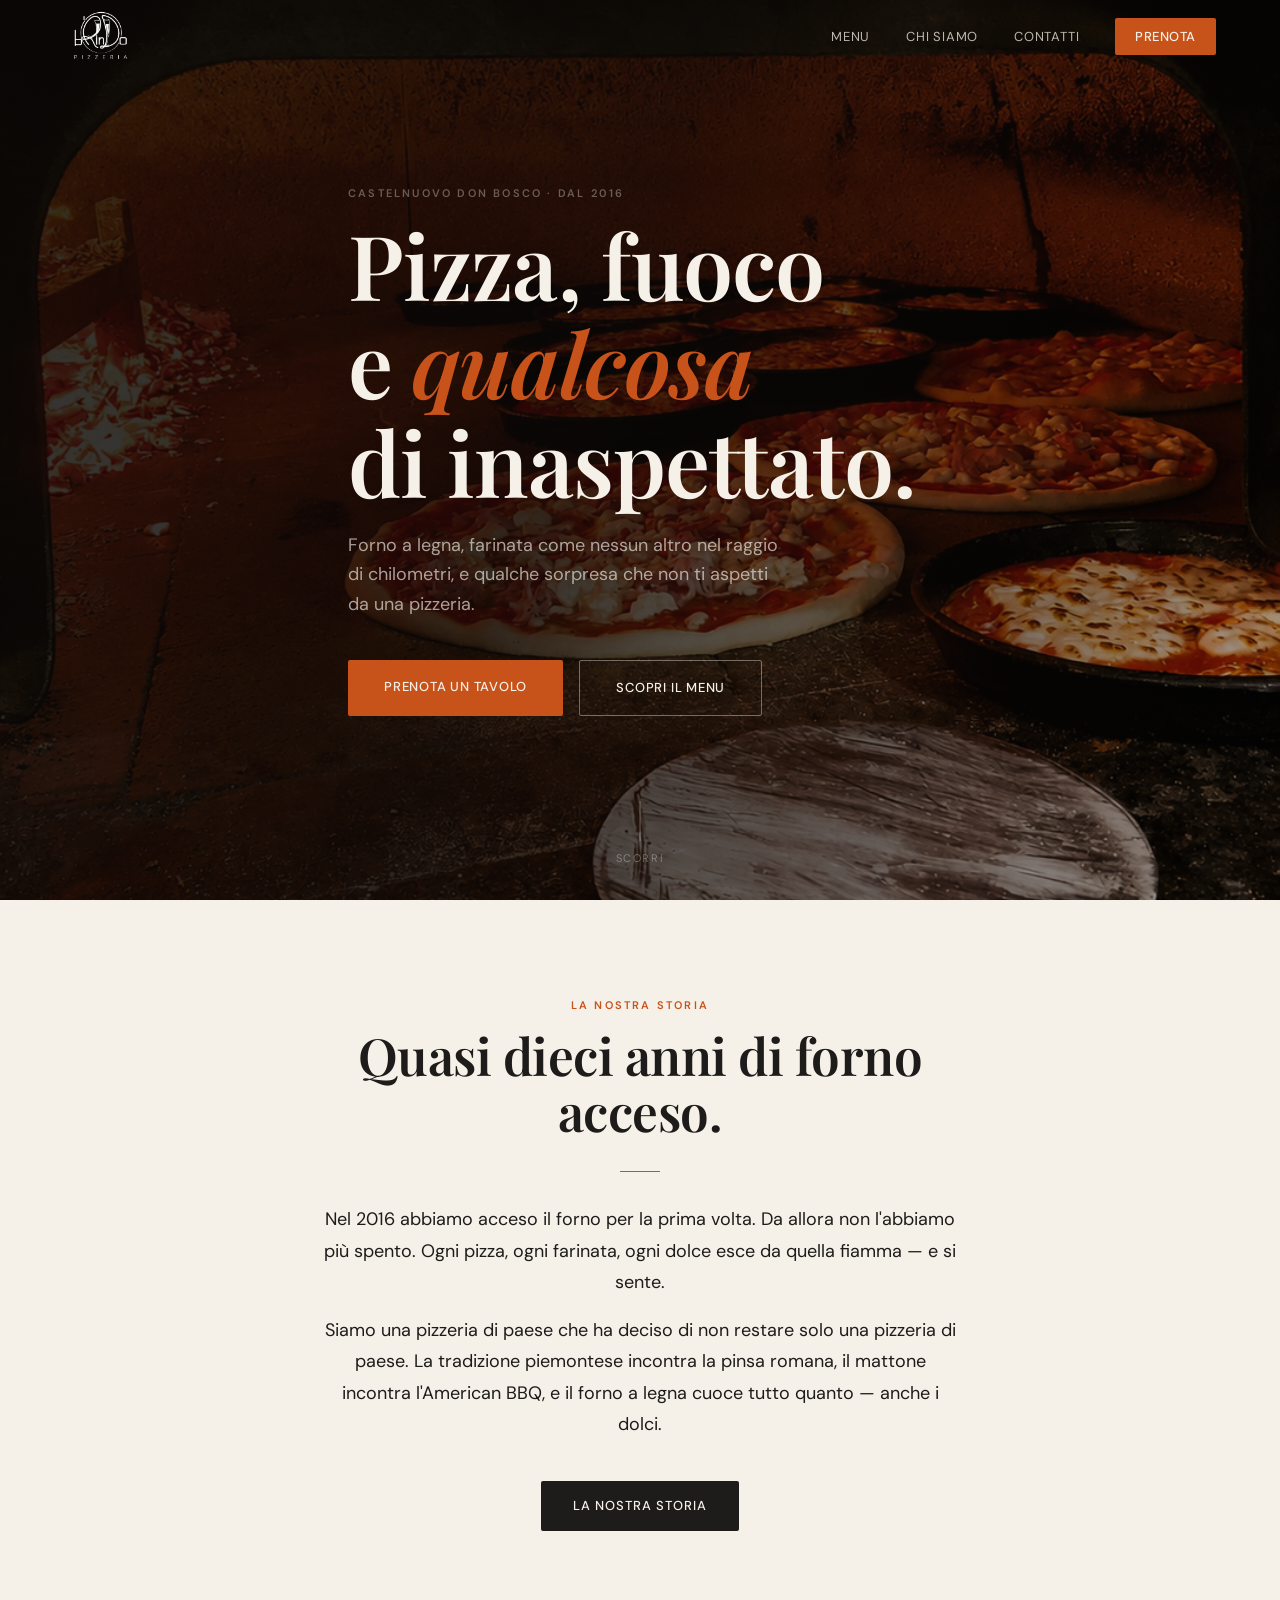
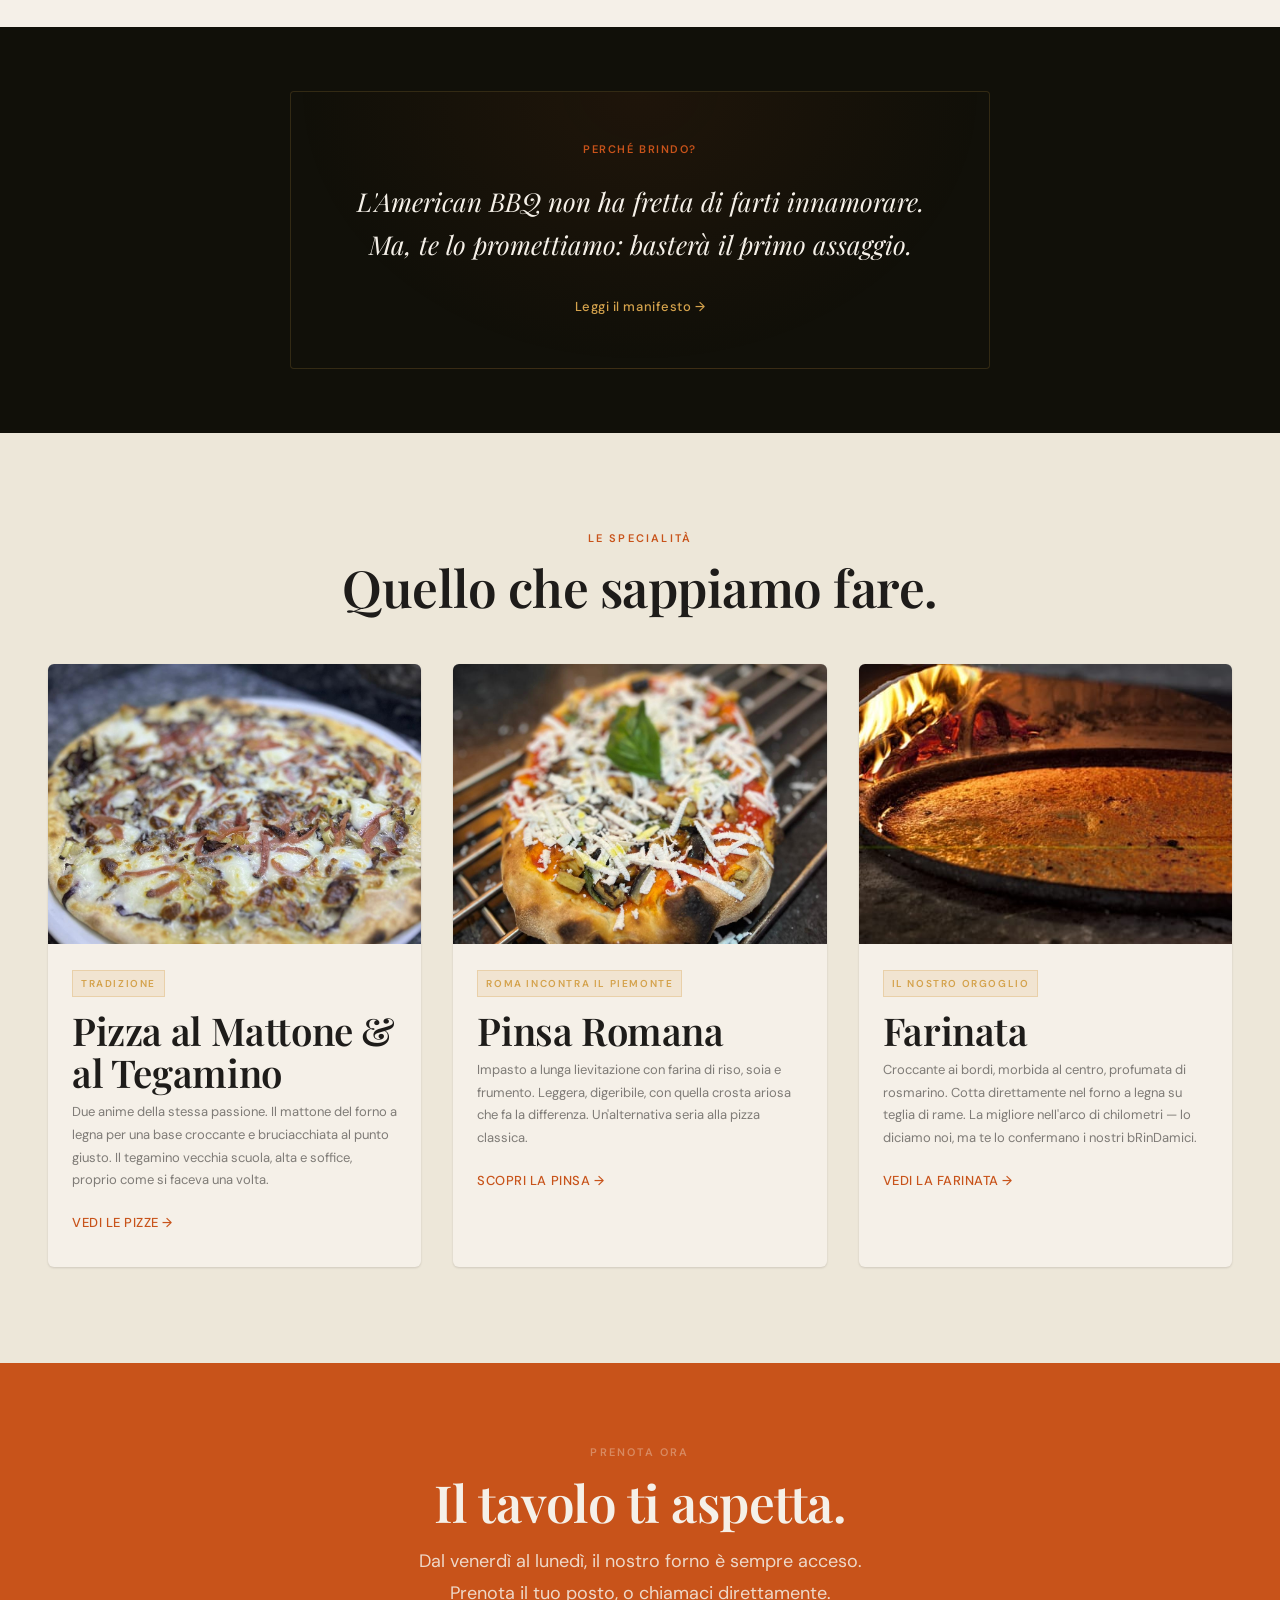
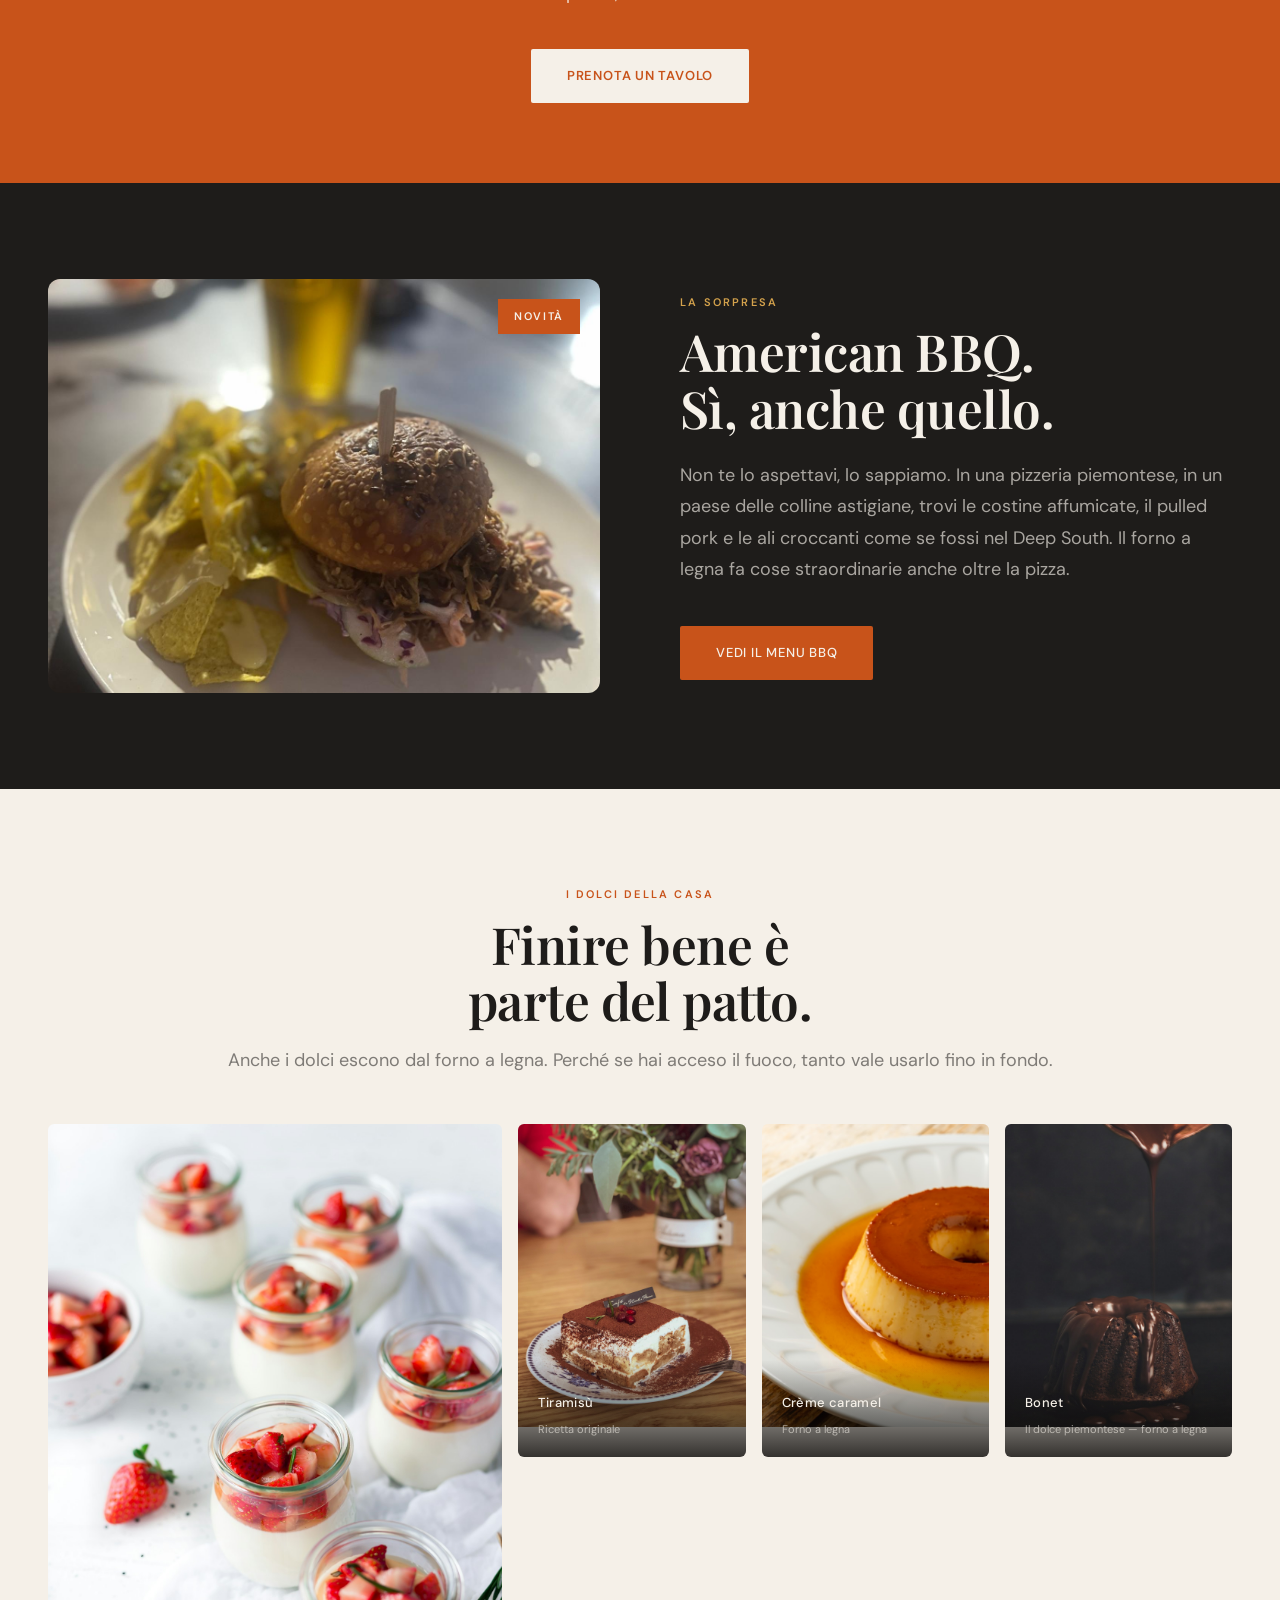
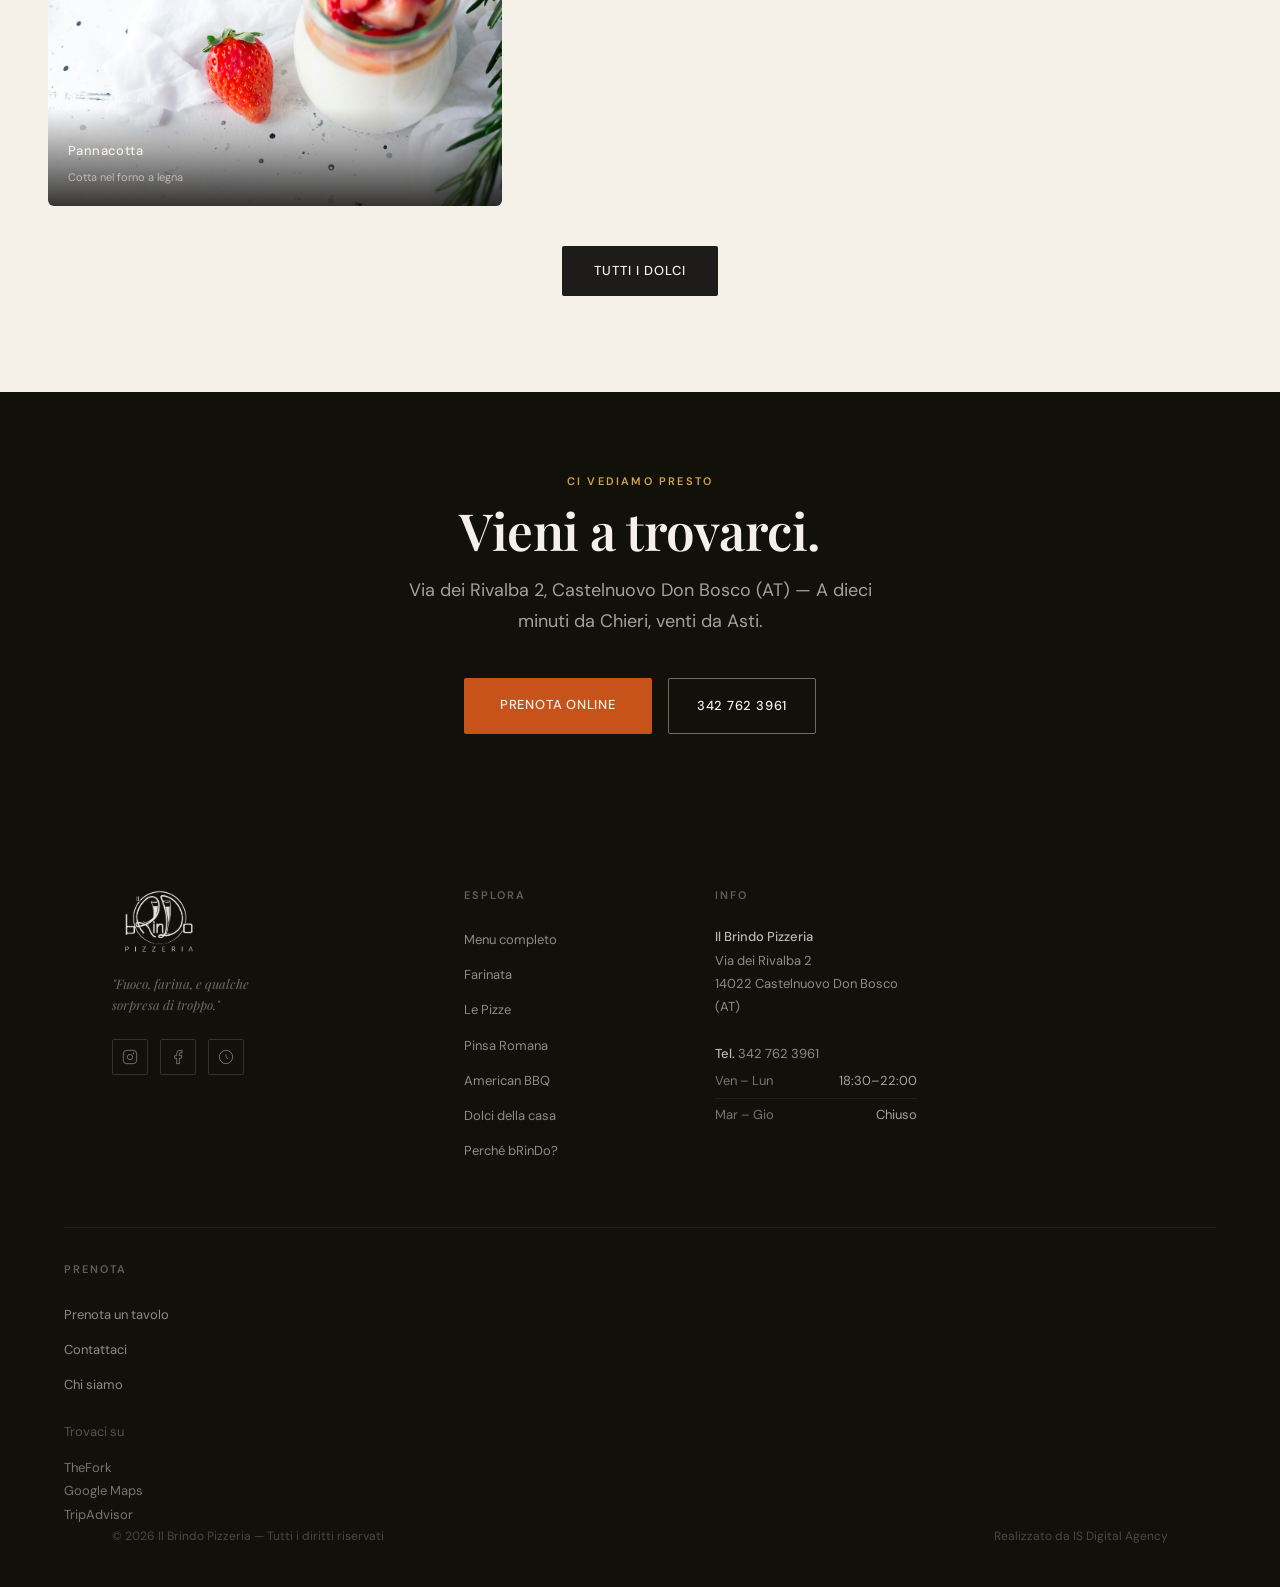
==== commit 418ee6f8: "Add bRinDamici copy, Perché bRinDo? manifesto, BBQ philosophy, and homepage teaser - Add coined bran" ====
--- a/index.html
+++ b/index.html
@@ -5,11 +5,77 @@
   <meta name="viewport" content="width=device-width, initial-scale=1.0" />
   <title>Il Brindo Pizzeria — Castelnuovo Don Bosco</title>
   <meta name="description" content="La migliore farinata e la pizza al forno a legna a Castelnuovo Don Bosco. Pizza al Mattone, Tegamino, Pinsa Romana, American BBQ e Dolci della casa." />
+  <meta property="og:type" content="restaurant" />
+  <meta property="og:site_name" content="Il Brindo Pizzeria" />
+  <meta property="og:title" content="Il Brindo Pizzeria — Castelnuovo Don Bosco" />
+  <meta property="og:description" content="La migliore farinata e la pizza al forno a legna a Castelnuovo Don Bosco. Pizza al Mattone, Tegamino, Pinsa Romana, American BBQ e Dolci della casa." />
+  <meta property="og:url" content="https://ilbrindopizzeria.netlify.app/" />
+  <meta property="og:image" content="https://ilbrindopizzeria.netlify.app/assets/hero-forno.png" />
+  <meta property="og:image:width" content="1200" />
+  <meta property="og:image:height" content="630" />
+  <meta property="og:locale" content="it_IT" />
   <link rel="preconnect" href="https://fonts.googleapis.com" />
   <link rel="preconnect" href="https://fonts.gstatic.com" crossorigin />
   <link href="https://fonts.googleapis.com/css2?family=Playfair+Display:ital,wght@0,400;0,600;1,400&family=DM+Sans:wght@400;500;600&display=swap" rel="stylesheet" />
   <link rel="stylesheet" href="styles.css" />
   <link rel="icon" href="assets/brindo_logo.png" type="image/png" />
+  <style>
+    .perche-teaser {
+      background-color: var(--color-charcoal-deep, #111009);
+      padding: var(--space-16, 4rem) 0;
+    }
+    .perche-teaser-card {
+      display: block;
+      max-width: 700px;
+      margin: 0 auto;
+      text-align: center;
+      text-decoration: none;
+      padding: var(--space-12, 3rem) var(--space-8, 2rem);
+      border: 1px solid rgba(212, 162, 76, 0.18);
+      border-radius: 4px;
+      background: radial-gradient(ellipse at 50% 0%, rgba(200, 83, 26, 0.08) 0%, transparent 70%);
+      transition: border-color 0.3s ease, background 0.3s ease;
+    }
+    .perche-teaser-card:hover {
+      border-color: rgba(212, 162, 76, 0.42);
+      background: radial-gradient(ellipse at 50% 0%, rgba(200, 83, 26, 0.14) 0%, transparent 70%);
+    }
+    .perche-teaser-card:active {
+      border-color: rgba(212, 162, 76, 0.6);
+    }
+    .perche-teaser-eyebrow {
+      display: block;
+      font-family: 'DM Sans', sans-serif;
+      font-size: 11px;
+      font-weight: 600;
+      letter-spacing: 0.14em;
+      text-transform: uppercase;
+      color: var(--color-ember, #C8531A);
+      margin-bottom: 1.4rem;
+    }
+    .perche-teaser-quote {
+      font-family: 'Playfair Display', Georgia, serif;
+      font-style: italic;
+      font-size: clamp(18px, 2.8vw, 26px);
+      line-height: 1.65;
+      color: var(--color-bone, #F5F0E8);
+      margin: 0 0 1.6rem;
+      padding: 0;
+      border: none;
+    }
+    .perche-teaser-cta {
+      display: inline-block;
+      font-family: 'DM Sans', sans-serif;
+      font-size: 13px;
+      font-weight: 500;
+      letter-spacing: 0.04em;
+      color: var(--color-gold, #D4A24C);
+      transition: letter-spacing 0.25s ease;
+    }
+    .perche-teaser-card:hover .perche-teaser-cta {
+      letter-spacing: 0.08em;
+    }
+  </style>
 </head>
 <body>
 
@@ -69,6 +135,19 @@
   </section>
 
   <!-- ====================================================
+       PERCHÉ BRINDO TEASER
+  ==================================================== -->
+  <section class="perche-teaser">
+    <div class="container">
+      <a href="chi-siamo.html#manifesto" class="perche-teaser-card reveal">
+        <span class="perche-teaser-eyebrow">Perché bRinDo?</span>
+        <blockquote class="perche-teaser-quote">L'American BBQ non ha fretta di farti innamorare.<br>Ma, te lo promettiamo: basterà il primo assaggio.</blockquote>
+        <span class="perche-teaser-cta">Leggi il manifesto →</span>
+      </a>
+    </div>
+  </section>
+
+  <!-- ====================================================
        SIGNATURE OFFERINGS
   ==================================================== -->
   <section class="offerings">
@@ -110,7 +189,7 @@
           <div class="offering-card-body">
             <span class="tag">Il nostro orgoglio</span>
             <h3 class="offering-card-title">Farinata</h3>
-            <p class="offering-card-desc">Croccante ai bordi, morbida al centro, profumata di rosmarino. Cotta direttamente nel forno a legna su teglia di rame. La migliore nell'arco di chilometri — lo diciamo noi, ma te lo confermano gli altri.</p>
+            <p class="offering-card-desc">Croccante ai bordi, morbida al centro, profumata di rosmarino. Cotta direttamente nel forno a legna su teglia di rame. La migliore nell'arco di chilometri — lo diciamo noi, ma te lo confermano i nostri bRinDamici.</p>
             <a href="menu.html#farinata" class="offering-card-link">Vedi la farinata →</a>
           </div>
         </article>
@@ -253,6 +332,7 @@
           <li><a href="menu.html#pinsa">Pinsa Romana</a></li>
           <li><a href="menu.html#bbq">American BBQ</a></li>
           <li><a href="menu.html#dolci">Dolci della casa</a></li>
+          <li><a href="chi-siamo.html#manifesto">Perché bRinDo?</a></li>
         </ul>
       </div>
 
@@ -298,6 +378,49 @@
     </div>
   </footer>
 
+  <script type="application/ld+json">
+  {
+    "@context": "https://schema.org",
+    "@type": "Restaurant",
+    "name": "Il Brindo Pizzeria",
+    "image": "https://ilbrindopizzeria.netlify.app/assets/hero-forno.png",
+    "url": "https://ilbrindopizzeria.netlify.app/",
+    "telephone": "+393427623961",
+    "address": {
+      "@type": "PostalAddress",
+      "streetAddress": "Via dei Rivalba 2",
+      "addressLocality": "Castelnuovo Don Bosco",
+      "addressRegion": "AT",
+      "postalCode": "14022",
+      "addressCountry": "IT"
+    },
+    "geo": {
+      "@type": "GeoCoordinates",
+      "latitude": 44.9978,
+      "longitude": 8.0207
+    },
+    "openingHoursSpecification": [
+      {
+        "@type": "OpeningHoursSpecification",
+        "dayOfWeek": ["Friday", "Saturday", "Sunday", "Monday"],
+        "opens": "18:30",
+        "closes": "22:00"
+      }
+    ],
+    "servesCuisine": ["Pizza", "Farinata", "American BBQ", "Italiana"],
+    "priceRange": "€€",
+    "menu": "https://ilbrindopizzeria.netlify.app/menu.html",
+    "acceptsReservations": "true",
+    "sameAs": [
+      "https://www.instagram.com/ilbrindo/",
+      "https://www.facebook.com/ilbrindopizzeria/",
+      "https://www.tripadvisor.com/Restaurant_Review-g2531169-d10486386-Reviews-Il_Brindo_Pizzeria-Castelnuovo_Don_Bosco_Province_of_Asti_Piedmont.html"
+    ],
+    "foundingDate": "2016",
+    "description": "La migliore farinata e la pizza al forno a legna a Castelnuovo Don Bosco. Pizza al Mattone, Tegamino, Pinsa Romana, American BBQ e Dolci della casa."
+  }
+  </script>
+
   <script>
     // Navbar scroll
     const nav       = document.getElementById('main-nav');
@@ -310,6 +433,7 @@
     );
 
     function openMenu() {
+      nav.classList.add('menu-open');
       hamburger.classList.add('open');
       navLinks.classList.add('open');
       backdrop.classList.add('visible');
@@ -317,6 +441,7 @@
       document.body.style.overflow = 'hidden';
     }
     function closeMenu() {
+      nav.classList.remove('menu-open');
       hamburger.classList.remove('open');
       navLinks.classList.remove('open');
       backdrop.classList.remove('visible');
@@ -329,6 +454,7 @@
     );
     backdrop.addEventListener('click', closeMenu);
     document.addEventListener('keydown', e => { if (e.key === 'Escape') closeMenu(); });
+    navLinks.querySelectorAll('a').forEach(a => a.addEventListener('click', closeMenu));
 
     // Scroll reveal
     const revealEls = document.querySelectorAll('.reveal');
--- a/styles.css
+++ b/styles.css
@@ -205,15 +205,15 @@
 }
 
 h1 {
-  font-size: clamp(var(--font-size-4xl), 7vw, 96px);
+  font-size: clamp(36px, 7vw, 96px);
 }
 
 h2 {
-  font-size: clamp(var(--font-size-3xl), 4vw, var(--font-size-4xl));
+  font-size: clamp(28px, 4vw, var(--font-size-4xl));
 }
 
 h3 {
-  font-size: clamp(var(--font-size-2xl), 3vw, 42px);
+  font-size: clamp(22px, 3vw, 42px);
 }
 
 h4 {
@@ -598,7 +598,7 @@
   top: 0;
   left: 0;
   right: 0;
-  z-index: 100;
+  z-index: 103;
   display: flex;
   align-items: center;
   justify-content: space-between;
@@ -614,13 +614,20 @@
   -webkit-backdrop-filter: blur(12px);
 }
 
+#main-nav.menu-open {
+  background: rgba(30, 28, 26, 0.98);
+  backdrop-filter: blur(12px);
+  -webkit-backdrop-filter: blur(12px);
+}
+
 /* Logo */
 .nav-logo {
   display: flex;
   align-items: center;
   text-decoration: none;
   flex-shrink: 0;
-  z-index: 102;
+  z-index: 103;
+  position: relative;
 }
 
 .nav-logo img {
@@ -685,7 +692,8 @@
   border: none;
   cursor: pointer;
   padding: var(--space-1);
-  z-index: 102;
+  z-index: 103;
+  position: relative;
 }
 
 .nav-hamburger span {
@@ -701,18 +709,22 @@
 .nav-hamburger.open span:nth-child(2) { opacity: 0; transform: scaleX(0); }
 .nav-hamburger.open span:nth-child(3) { transform: translateY(-6.5px) rotate(-45deg); }
 
-/* Backdrop overlay (mobile menu) */
+/* Backdrop overlay (mobile menu — now superseded by full-screen nav-links panel) */
 .nav-backdrop {
   display: none;
   position: fixed;
   inset: 0;
-  z-index: 99;
-  background: rgba(10, 8, 6, 0.6);
+  z-index: 100;
+  background: rgba(10, 8, 6, 0.75);
   opacity: 0;
   transition: opacity var(--ease-in-out);
-}
-
-.nav-backdrop.visible { opacity: 1; }
+  pointer-events: none;
+}
+
+.nav-backdrop.visible {
+  opacity: 1;
+  pointer-events: auto;
+}
 
 /* Mobile nav */
 @media (max-width: 768px) {
@@ -726,46 +738,57 @@
   .nav-backdrop { display: block; }
 
   .nav-links {
+    display: flex;
     flex-direction: column;
-    align-items: stretch;
-    gap: 0;
+    align-items: center;
+    justify-content: center;
+    gap: var(--space-2);
+    list-style: none;
     position: fixed;
-    top: 0;
+    top: 64px;
+    left: 0;
     right: 0;
-    width: min(280px, 80vw);
-    height: 100%;
-    background: rgba(20, 17, 14, 0.98);
+    bottom: 0;
+    width: 100%;
+    max-width: 100%;
+    margin: 0;
+    padding: var(--space-8) var(--space-6) var(--space-12);
+    background: rgba(20, 17, 14, 0.97);
     backdrop-filter: blur(16px);
     -webkit-backdrop-filter: blur(16px);
-    padding: 88px var(--space-8) var(--space-12);
-    transform: translateX(100%);
-    transition: transform var(--ease-spring);
-    z-index: 101;
-    border-left: 1px solid var(--color-border-dark);
-  }
-
-  .nav-links.open { transform: translateX(0); }
+    transform: translateY(-100%);
+    transition: transform var(--ease-spring), opacity var(--ease-spring);
+    opacity: 0;
+    z-index: 102;
+    box-sizing: border-box;
+  }
+
+  .nav-links.open {
+    transform: translateY(0);
+    opacity: 1;
+  }
 
   .nav-links li {
-    border-bottom: 1px solid rgba(245, 240, 232, 0.07);
+    width: 100%;
+    text-align: center;
   }
 
   .nav-links li:last-child {
-    border-bottom: none;
-    margin-top: var(--space-6);
+    margin-top: var(--space-4);
   }
 
   .nav-links a {
     display: block;
     padding-block: var(--space-4);
-    font-size: 15px;
-    color: rgba(245, 240, 232, 0.8);
+    font-size: 20px;
+    letter-spacing: 0.08em;
+    color: rgba(245, 240, 232, 0.85);
   }
 
   .nav-links .nav-cta {
-    display: block;
+    display: inline-block;
     text-align: center;
-    padding: 14px 0;
+    padding: 14px var(--space-10);
     background: var(--color-accent);
     border-radius: var(--radius-sm);
     color: var(--color-bone);
@@ -1450,7 +1473,7 @@
 
   .hero-content { max-width: 100%; }
 
-  .hero-sub { max-width: 100%; }
+  .hero-sub { max-width: 100%; font-size: var(--font-size-base); }
 
   .intro-strip { padding-block: var(--space-16); }
 
@@ -1955,7 +1978,7 @@
 
 .page-hero-content h1 {
   color: var(--color-bone);
-  font-size: clamp(38px, 5vw, 68px);
+  font-size: clamp(30px, 5vw, 68px);
   margin-bottom: var(--space-3);
 }
 
@@ -2072,9 +2095,15 @@
   grid-template-columns: 1fr 1fr;
   gap: var(--space-4);
   margin-bottom: var(--space-5);
-}
-
-.form-group { margin-bottom: var(--space-5); }
+  min-width: 0;
+}
+
+.form-group {
+  margin-bottom: var(--space-5);
+  width: 100%;
+  min-width: 0;
+  overflow: hidden;
+}
 
 .form-label {
   display: block;
@@ -2092,15 +2121,25 @@
   width: 100%;
   padding: 13px var(--space-4);
   font-family: var(--font-body);
-  font-size: var(--font-size-base);
+  font-size: 16px;
   color: var(--color-text-primary);
   background: var(--color-bg-primary);
   border: 1px solid var(--color-border-light);
   border-radius: var(--radius-md);
   outline: none;
   transition: border-color var(--ease-default), box-shadow var(--ease-default);
+  -webkit-appearance: none;
   appearance: none;
-  -webkit-appearance: none;
+  -webkit-tap-highlight-color: transparent;
+}
+
+input[type="date"].form-input {
+  appearance: auto;
+  -webkit-appearance: auto;
+  width: 100%;
+  max-width: 100%;
+  min-width: 0;
+  box-sizing: border-box;
 }
 
 .form-input::placeholder,
@@ -2230,6 +2269,19 @@
   .prenota-form-card { padding: var(--space-7); }
   .form-row { grid-template-columns: 1fr; gap: 0; }
   .prenota-sidebar-row { grid-template-columns: 1fr; gap: var(--space-5); }
+  .form-input,
+  .form-select,
+  .form-textarea {
+    font-size: 16px;
+    padding: 14px var(--space-4);
+    min-height: 48px;
+    max-width: 100%;
+    box-sizing: border-box;
+  }
+  input[type="date"].form-input {
+    width: 100%;
+  }
+  .prenota-form-card { overflow: hidden; }
 }
 
 @media (max-width: 375px) {
